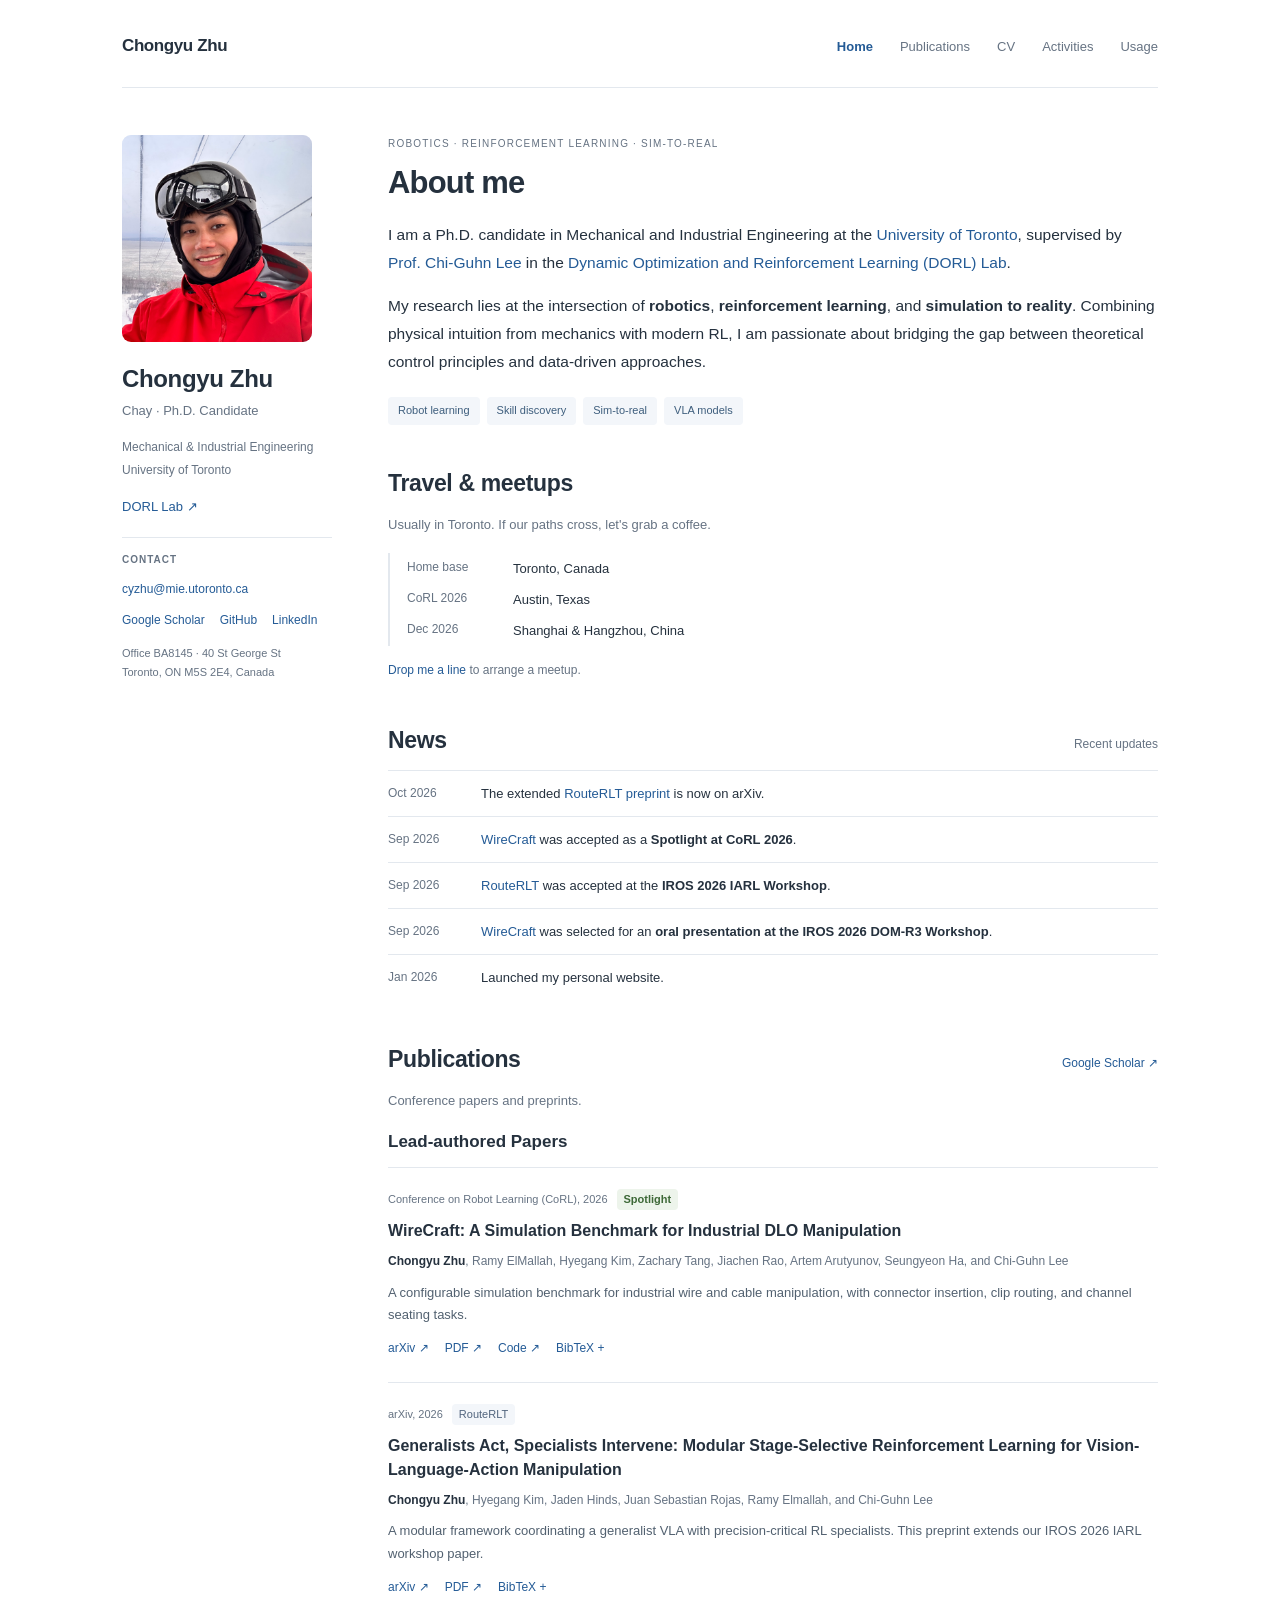
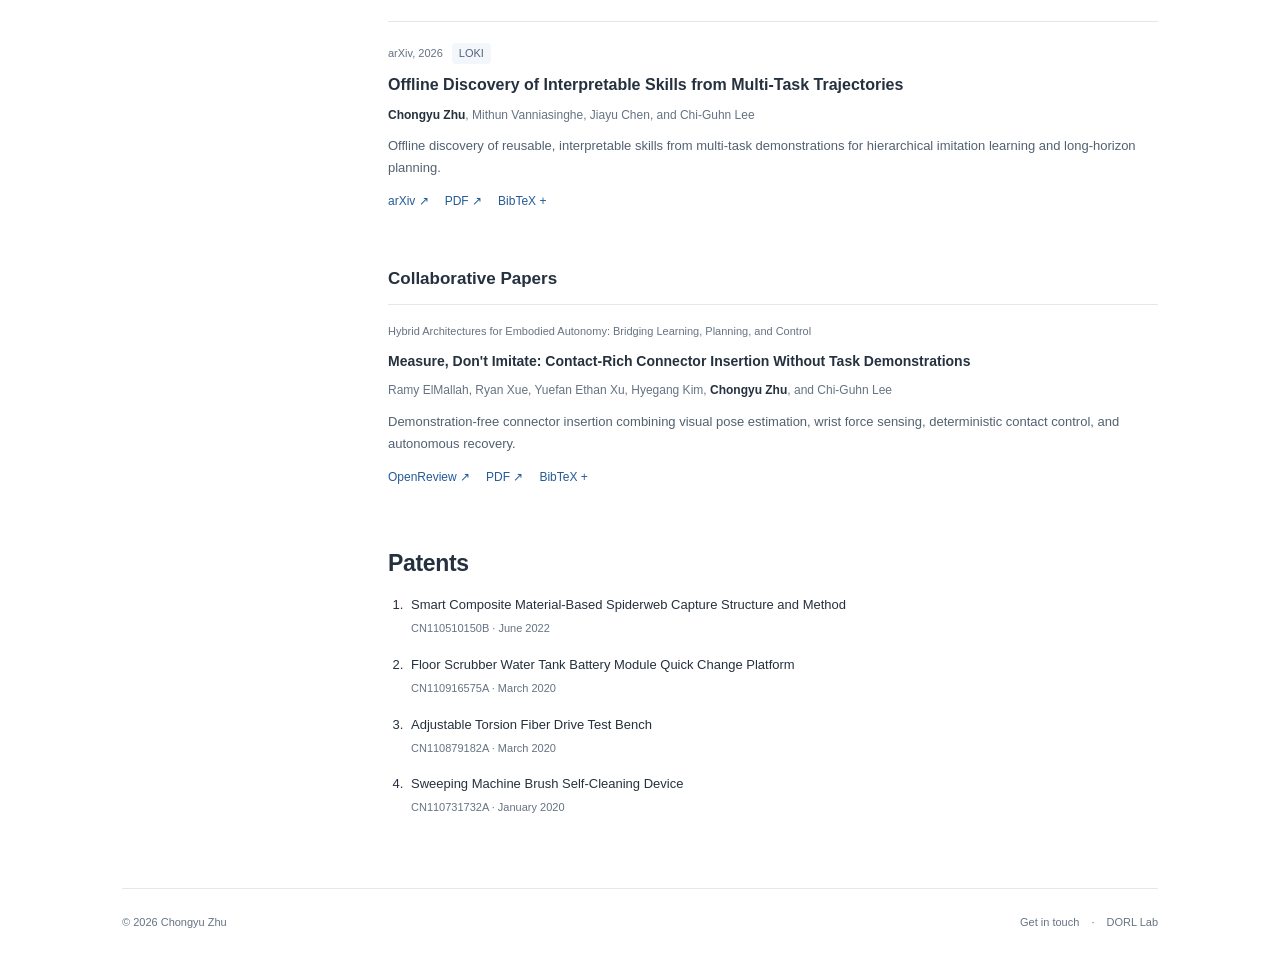
==== index.html @ 28849e4a "Add private usage dashboard entry" ====
<!doctype html>
<html lang="en"><head><meta charset="utf-8"><meta name="viewport" content="width=device-width, initial-scale=1">
<title>Chongyu Zhu | Robotics &amp; Reinforcement Learning</title><meta name="description" content="Chongyu (Chay) Zhu is a Ph.D. candidate at the University of Toronto working on robotics, reinforcement learning, skill discovery, and sim-to-real.">
<link rel="canonical" href="https://chongyuzhu.com/"><meta name="theme-color" content="#ffffff">
<meta property="og:title" content="Chongyu Zhu | Robotics &amp; Reinforcement Learning"><meta property="og:description" content="Chongyu (Chay) Zhu is a Ph.D. candidate at the University of Toronto working on robotics, reinforcement learning, skill discovery, and sim-to-real."><meta property="og:type" content="website"><meta property="og:url" content="https://chongyuzhu.com/"><meta property="og:image" content="https://chongyuzhu.com/portrait-skiing.jpg">
<link rel="icon" href="favicon.svg" type="image/svg+xml"><link rel="stylesheet" href="style.css"><script src="site.js" defer></script>
</head><body><div class="site-wrap"><a class="skip-link" href="#main">Skip to content</a><header class="site-header"><a class="brand" href="./">Chongyu Zhu</a><nav aria-label="Main navigation"><a href="./" aria-current="page">Home</a><a href="./#publications">Publications</a><a href="cv.html">CV</a><a href="activities.html">Activities</a><a href="/usage/">Usage</a></nav></header><div class="home-grid"><aside class="profile" aria-label="Profile">
  <div class="portrait-frame"><img src="portrait-skiing.jpg" width="4032" height="3024" alt="Chongyu Zhu smiling in ski gear" fetchpriority="high"></div>
  <div class="profile-text"><h2>Chongyu Zhu</h2><p class="also">Chay · Ph.D. Candidate</p><p class="affiliation">Mechanical &amp; Industrial Engineering<br>University of Toronto</p>
  <p class="lab"><a href="https://dorl.mie.utoronto.ca/#people">DORL Lab <span aria-hidden="true">↗</span></a></p>
  </div>
  <div id="contact" class="profile-contact" role="region" aria-label="Contact"><h3>Contact</h3><a class="profile-email" href="mailto:cyzhu@mie.utoronto.ca">cyzhu@mie.utoronto.ca</a>
  <div class="profile-links"><a href="https://scholar.google.com/citations?user=zNVa9VYAAAAJ&amp;hl=en">Google Scholar</a><a href="https://github.com/ChongyuZhu">GitHub</a><a href="https://www.linkedin.com/in/chongyuzhu/">LinkedIn</a></div>
  <address>Office BA8145 · 40 St George St<br>Toronto, ON M5S 2E4, Canada</address></div>
</aside><main id="main" class="home-content">
<section id="about" aria-labelledby="about-title"><p class="eyebrow">Robotics · Reinforcement Learning · Sim-to-Real</p><h1 id="about-title">About me</h1>
<p>I am a Ph.D. candidate in Mechanical and Industrial Engineering at the <a href="https://www.utoronto.ca/">University of Toronto</a>, supervised by <a href="https://cglee.mie.utoronto.ca/">Prof. Chi-Guhn Lee</a> in the <a href="https://dorl.mie.utoronto.ca/">Dynamic Optimization and Reinforcement Learning (DORL) Lab</a>.</p>
<p>My research lies at the intersection of <strong>robotics</strong>, <strong>reinforcement learning</strong>, and <strong>simulation to reality</strong>. Combining physical intuition from mechanics with modern RL, I am passionate about bridging the gap between theoretical control principles and data-driven approaches.</p>
<div class="interest-tags" aria-label="Research interests"><span>Robot learning</span><span>Skill discovery</span><span>Sim-to-real</span><span>VLA models</span></div></section>
<section id="travel" aria-labelledby="travel-title"><h2 id="travel-title">Travel &amp; meetups</h2><p class="section-intro">Usually in Toronto. If our paths cross, let's grab a coffee.</p>
<dl class="travel-list"><div><dt>Home base</dt><dd>Toronto, Canada</dd></div><div><dt>CoRL 2026</dt><dd>Austin, Texas</dd></div><div><dt>Dec 2026</dt><dd>Shanghai &amp; Hangzhou, China</dd></div></dl>
<p class="travel-note"><a href="mailto:cyzhu@mie.utoronto.ca">Drop me a line</a> to arrange a meetup.</p></section>
<section id="news" aria-labelledby="news-title"><div class="section-title"><h2 id="news-title">News</h2><span class="section-label">Recent updates</span></div>
<ul class="news-list"><li><time datetime="2026-10">Oct 2026</time><p>The extended <a href="#routerlt">RouteRLT preprint</a> is now on arXiv.</p></li>
<li><time datetime="2026-09">Sep 2026</time><p><a href="#wirecraft">WireCraft</a> was accepted as a <strong>Spotlight at CoRL 2026</strong>.</p></li>
<li><time datetime="2026-09">Sep 2026</time><p><a href="#routerlt">RouteRLT</a> was accepted at the <strong>IROS 2026 IARL Workshop</strong>.</p></li>
<li><time datetime="2026-09">Sep 2026</time><p><a href="#wirecraft">WireCraft</a> was selected for an <strong>oral presentation at the IROS 2026 DOM-R3 Workshop</strong>.</p></li>
<li><time datetime="2026-01">Jan 2026</time><p>Launched my personal website.</p></li></ul></section>
<section id="publications" aria-labelledby="publications-title"><div class="section-title"><h2 id="publications-title">Publications</h2><a class="section-link" href="https://scholar.google.com/citations?user=zNVa9VYAAAAJ&amp;hl=en">Google Scholar <span aria-hidden="true">↗</span></a></div><p class="section-intro">Conference papers and preprints.</p><div class="publication-group" role="group" aria-labelledby="lead-papers-title"><h3 class="publication-group-title" id="lead-papers-title">Lead-authored Papers</h3><article class="publication" id="wirecraft">
      <div class="publication-meta"><span>Conference on Robot Learning (CoRL), 2026</span><span class="pub-badge spotlight">Spotlight</span></div>
      <h4 class="publication-title"><a href="https://arxiv.org/abs/2606.18097">WireCraft: A Simulation Benchmark for Industrial DLO Manipulation</a></h4>
      <p class="authors"><strong>Chongyu Zhu</strong>, Ramy ElMallah, Hyegang Kim, Zachary Tang, Jiachen Rao, Artem Arutyunov, Seungyeon Ha, and Chi-Guhn Lee</p><p class="paper-description">A configurable simulation benchmark for industrial wire and cable manipulation, with connector insertion, clip routing, and channel seating tasks.</p>
      <div class="paper-links"><a href="https://arxiv.org/abs/2606.18097">arXiv <span aria-hidden="true">↗</span></a><a href="https://arxiv.org/pdf/2606.18097">PDF <span aria-hidden="true">↗</span></a><a href="https://github.com/WireManip/WireCraft">Code <span aria-hidden="true">↗</span></a>
      <details class="citation"><summary>BibTeX</summary><pre><code>@misc{zhu2026wirecraft,
  title = {WireCraft: A Simulation Benchmark for Industrial DLO Manipulation},
  author = {Chongyu Zhu and Ramy ElMallah and Hyegang Kim and Zachary Tang and Jiachen Rao and Artem Arutyunov and Seungyeon Ha and Chi-Guhn Lee},
  year = {2026},
  eprint = {2606.18097},
  archivePrefix = {arXiv},
  primaryClass = {cs.RO},
  url = {https://arxiv.org/abs/2606.18097},
  note = {Accepted at CoRL 2026 (Spotlight)}
}</code></pre></details></div>
    </article><article class="publication" id="routerlt">
      <div class="publication-meta"><span>arXiv, 2026</span><span class="pub-badge ">RouteRLT</span></div>
      <h4 class="publication-title"><a href="https://arxiv.org/abs/2609.26467">Generalists Act, Specialists Intervene: Modular Stage-Selective Reinforcement Learning for Vision-Language-Action Manipulation</a></h4>
      <p class="authors"><strong>Chongyu Zhu</strong>, Hyegang Kim, Jaden Hinds, Juan Sebastian Rojas, Ramy Elmallah, and Chi-Guhn Lee</p><p class="paper-description">A modular framework coordinating a generalist VLA with precision-critical RL specialists. This preprint extends our IROS 2026 IARL workshop paper.</p>
      <div class="paper-links"><a href="https://arxiv.org/abs/2609.26467">arXiv <span aria-hidden="true">↗</span></a><a href="https://arxiv.org/pdf/2609.26467">PDF <span aria-hidden="true">↗</span></a>
      <details class="citation"><summary>BibTeX</summary><pre><code>@misc{zhu2026routerlt,
  title = {Generalists Act, Specialists Intervene: Modular Stage-Selective Reinforcement Learning for Vision-Language-Action Manipulation},
  author = {Chongyu Zhu and Hyegang Kim and Jaden Hinds and Juan Sebastian Rojas and Ramy Elmallah and Chi-Guhn Lee},
  year = {2026},
  eprint = {2609.26467},
  archivePrefix = {arXiv},
  primaryClass = {cs.RO},
  url = {https://arxiv.org/abs/2609.26467},
  note = {Extended version of the paper accepted at the IROS 2026 International Workshop on Industrial Applications of Robot Learning (IARL)}
}</code></pre></details></div>
    </article><article class="publication" id="loki">
      <div class="publication-meta"><span>arXiv, 2026</span><span class="pub-badge ">LOKI</span></div>
      <h4 class="publication-title"><a href="https://arxiv.org/abs/2602.01018">Offline Discovery of Interpretable Skills from Multi-Task Trajectories</a></h4>
      <p class="authors"><strong>Chongyu Zhu</strong>, Mithun Vanniasinghe, Jiayu Chen, and Chi-Guhn Lee</p><p class="paper-description">Offline discovery of reusable, interpretable skills from multi-task demonstrations for hierarchical imitation learning and long-horizon planning.</p>
      <div class="paper-links"><a href="https://arxiv.org/abs/2602.01018">arXiv <span aria-hidden="true">↗</span></a><a href="https://arxiv.org/pdf/2602.01018">PDF <span aria-hidden="true">↗</span></a>
      <details class="citation"><summary>BibTeX</summary><pre><code>@misc{zhu2026loki,
  title = {Offline Discovery of Interpretable Skills from Multi-Task Trajectories},
  author = {Chongyu Zhu and Mithun Vanniasinghe and Jiayu Chen and Chi-Guhn Lee},
  year = {2026},
  eprint = {2602.01018},
  archivePrefix = {arXiv},
  primaryClass = {cs.RO},
  url = {https://arxiv.org/abs/2602.01018}
}</code></pre></details></div>
    </article></div><div class="publication-group" role="group" aria-labelledby="collaborative-papers-title"><h3 class="publication-group-title" id="collaborative-papers-title">Collaborative Papers</h3><article class="publication publication--collaborative" id="measure-dont-imitate">
      <div class="publication-meta"><span>Hybrid Architectures for Embodied Autonomy: Bridging Learning, Planning, and Control</span></div>
      <h4 class="publication-title"><a href="https://openreview.net/forum?id=7MxKHOoMVz">Measure, Don&#x27;t Imitate: Contact-Rich Connector Insertion Without Task Demonstrations</a></h4>
      <p class="authors">Ramy ElMallah, Ryan Xue, Yuefan Ethan Xu, Hyegang Kim, <strong>Chongyu Zhu</strong>, and Chi-Guhn Lee</p><p class="paper-description">Demonstration-free connector insertion combining visual pose estimation, wrist force sensing, deterministic contact control, and autonomous recovery.</p>
      <div class="paper-links"><a href="https://openreview.net/forum?id=7MxKHOoMVz">OpenReview <span aria-hidden="true">↗</span></a><a href="https://openreview.net/pdf?id=7MxKHOoMVz">PDF <span aria-hidden="true">↗</span></a>
      <details class="citation"><summary>BibTeX</summary><pre><code>@inproceedings{elmallahMeasureDontImitate,
  title = {Measure, Don&#x27;t Imitate: Contact-Rich Connector Insertion Without Task Demonstrations},
  author = {Ramy ElMallah and Ryan Xue and Yuefan Ethan Xu and Hyegang Kim and Chongyu Zhu and Chi-Guhn Lee},
  booktitle = {Hybrid Architectures for Embodied Autonomy: Bridging Learning, Planning, and Control},
  url = {https://openreview.net/forum?id=7MxKHOoMVz}
}</code></pre></details></div>
    </article></div></section>
<section id="patents" aria-labelledby="patents-title"><h2 id="patents-title">Patents</h2><ol class="patent-list"><li><a href="https://patents.google.com/patent/CN110510150B/en">Smart Composite Material-Based Spiderweb Capture Structure and Method</a><span class="patent-meta">CN110510150B · June 2022</span></li><li><a href="https://patents.google.com/patent/CN110916575A/en">Floor Scrubber Water Tank Battery Module Quick Change Platform</a><span class="patent-meta">CN110916575A · March 2020</span></li><li><a href="https://patents.google.com/patent/CN110879182A/en">Adjustable Torsion Fiber Drive Test Bench</a><span class="patent-meta">CN110879182A · March 2020</span></li><li><a href="https://patents.google.com/patent/CN110731732A/en">Sweeping Machine Brush Self-Cleaning Device</a><span class="patent-meta">CN110731732A · January 2020</span></li></ol></section>
</main></div><footer class="site-footer"><span>© 2026 Chongyu Zhu</span><span><a href="./#contact">Get in touch</a><span class="footer-dot" aria-hidden="true">·</span><a href="https://dorl.mie.utoronto.ca/">DORL Lab</a></span></footer></div></body></html>
---- style.css ----
:root{--ink:#25313e;--muted:#667383;--link:#245b96;--line:#e3e8ee;--soft:#f3f6fa;--paper:#fff;font-family:-apple-system,BlinkMacSystemFont,"Segoe UI",Arial,sans-serif;color:var(--ink);background:var(--paper);font-synthesis:none;text-rendering:optimizeLegibility}*{box-sizing:border-box}html{scroll-behavior:smooth;scroll-padding-top:32px}body{margin:0;font-size:15.5px;line-height:1.78}a{color:var(--link);text-decoration:none;text-underline-offset:3px}a:hover{text-decoration:underline}a:focus-visible,button:focus-visible,summary:focus-visible{outline:3px solid #7ba7d8;outline-offset:4px;border-radius:3px}img{max-width:100%;display:block}h1,h2,h3,h4,p,figure,dl{margin:0}p+p{margin-top:16px}h1{font-size:31px;font-weight:620;line-height:1.3;letter-spacing:-.8px}h2{font-size:23px;font-weight:600;line-height:1.4;letter-spacing:-.35px}h3,h4{font-size:16px;font-weight:600;line-height:1.5}strong{font-weight:600}button,summary{font:inherit}button,summary{cursor:pointer}.site-wrap{max-width:1120px;margin:auto;padding:0 42px}.site-header{display:flex;justify-content:space-between;align-items:center;gap:24px;padding:29px 0 23px;border-bottom:1px solid var(--line)}.brand{font-size:17px;font-weight:650;letter-spacing:-.4px;color:var(--ink)}.site-header nav{display:flex;align-items:center;gap:27px;font-size:13px}.site-header nav a{color:var(--muted);padding:6px 0}.site-header nav a[aria-current=page]{color:var(--link);font-weight:600}.skip-link{position:absolute;left:16px;top:-60px;padding:10px;background:#fff;z-index:10}.skip-link:focus{top:10px}.home-grid{display:grid;grid-template-columns:210px minmax(0,1fr);gap:56px;padding-top:47px}.profile{align-self:start}.portrait-frame{width:190px;height:207px;border-radius:9px;overflow:hidden;background:var(--soft)}.portrait-frame img{width:100%;height:100%;object-fit:cover;object-position:83% 42%;transform:scale(1.25);transform-origin:69% 36%}.profile h2{font-size:24px;margin-top:20px}.profile .also{font-size:13px;color:var(--muted);margin-top:3px}.affiliation{font-size:12px;line-height:1.9;color:var(--muted);margin-top:14px}.lab{font-size:13px;margin-top:14px}.profile-links{display:flex;flex-wrap:wrap;gap:4px 15px;font-size:12px;margin-top:9px}.eyebrow{text-transform:uppercase;letter-spacing:1.2px;font-size:10px;color:var(--muted);margin-bottom:10px}.home-content section{margin-bottom:42px}.home-content section>h2{margin-bottom:14px}.home-content h1{margin-bottom:18px}.interest-tags{display:flex;flex-wrap:wrap;gap:7px;margin-top:22px}.interest-tags span{font-size:11px;background:var(--soft);color:#3e5e7d;padding:4px 10px;border-radius:4px}.section-title{display:flex;gap:12px;align-items:baseline;justify-content:space-between;margin-bottom:14px}.section-label,.section-link{font-size:12px;color:var(--muted)}.section-link{color:var(--link);white-space:nowrap}.section-intro{font-size:13px;color:var(--muted);margin-top:0;margin-bottom:17px}.news-list{list-style:none;padding:0;margin:0}.news-list li{display:grid;grid-template-columns:80px minmax(0,1fr);gap:13px;border-top:1px solid var(--line);padding:11px 0;font-size:13px}.news-list time{color:var(--muted);font-size:12px;padding-top:1px}.publication{padding:21px 0 23px;border-top:1px solid var(--line)}.publication-meta{display:flex;gap:9px;align-items:center;flex-wrap:wrap;font-size:11px;color:var(--muted);margin-bottom:9px}.pub-badge{padding:1px 7px;line-height:1.7;background:var(--soft);color:#51647d;border-radius:4px}.pub-badge.spotlight{background:#edf4eb;color:#3d6837;font-weight:600}.publication .publication-title{font-size:16px;line-height:1.5}.publication .publication-title a{color:var(--ink)}.publication .publication-title a:hover{color:var(--link)}.authors{font-size:12px;color:var(--muted);margin-top:8px;line-height:1.8}.authors strong{color:var(--ink)}.paper-description{font-size:13px;margin-top:9px;color:#526170;line-height:1.7}.paper-links{display:flex;gap:16px;flex-wrap:wrap;align-items:flex-start;margin-top:12px;font-size:12px}.citation{display:contents}.citation summary{color:var(--link);list-style:none}.citation summary::-webkit-details-marker{display:none}.citation summary::after{content:" +"}.citation[open] summary::after{content:" −"}.citation pre{width:100%;flex-basis:100%;margin:0;background:var(--soft);padding:15px;border-radius:5px;white-space:pre-wrap;overflow-wrap:anywhere;font-size:11px;line-height:1.7}.patent-list{padding-left:19px;font-size:13px}.patent-list li{padding-left:4px;margin-bottom:14px}.patent-list a{color:var(--ink)}.patent-list a:hover{color:var(--link)}.patent-meta{display:block;font-size:11px;color:var(--muted);margin-top:3px}.site-footer{display:flex;justify-content:space-between;gap:14px;padding:24px 0 29px;border-top:1px solid var(--line);font-size:11px;color:var(--muted);margin-top:28px}.footer-dot{padding:0 12px}.site-footer a{color:var(--muted)}.cv-page{max-width:900px;margin:45px auto 0}.cv-heading{display:flex;justify-content:space-between;gap:25px;align-items:flex-start;border-bottom:1px solid var(--line);padding-bottom:26px}.cv-heading h1{font-size:35px;margin-bottom:12px}.cv-heading p{font-size:13px;color:var(--muted)}.cv-heading .eyebrow{font-size:10px}.cv-contact{margin-top:12px!important}.print-button{color:var(--link);background:var(--soft);border:1px solid var(--line);border-radius:5px;font-size:12px;padding:9px 12px;white-space:nowrap}.cv-page section{margin-top:31px}.cv-page section>h2{font-size:18px;padding-bottom:9px;border-bottom:1px solid var(--line);margin-bottom:17px}.cv-item{margin:19px 0}.cv-item-heading{display:flex;gap:17px;justify-content:space-between;align-items:baseline}.cv-item-heading h3{font-size:14px}.cv-item-heading time{font-size:11px;color:var(--muted);white-space:nowrap}.cv-item p,.cv-item ul{font-size:13px;margin-top:5px}.muted{color:var(--muted)}.cv-item ul{padding-left:20px}.cv-publication{margin-bottom:18px}.cv-publication .publication-title{font-size:13px}.cv-publication .publication-title a{color:var(--ink)}.cv-publication p{font-size:12px;margin-top:3px;line-height:1.7}.cv-rows{font-size:13px}.cv-rows>div{display:grid;grid-template-columns:130px 1fr;gap:20px;padding:6px 0}.cv-rows dt{font-size:12px;color:var(--muted)}.cv-rows dd{margin:0}.courses>div{grid-template-columns:80px 1fr}.activities-page{max-width:900px;margin:45px auto 0}.activities-page h1{font-size:33px}.activities-intro{font-size:14px;color:var(--muted);margin-top:11px}.activity-photo{margin:0;max-width:390px}.activity-photo img{border-radius:9px;width:100%;height:auto}.activity-photo figcaption{font-size:12px;color:var(--muted);margin-top:10px}.back-home{font-size:13px;margin-top:25px}.not-found{max-width:650px;margin:90px auto;padding:24px}.not-found p{margin:20px 0}
.profile-contact{margin-top:18px;padding-top:14px;border-top:1px solid var(--line)}
.profile-contact h3{font-size:10px;text-transform:uppercase;letter-spacing:1px;color:var(--muted);margin-bottom:7px}
.profile-email{font-size:12px;overflow-wrap:anywhere}
.profile-contact address{font-size:11px;line-height:1.8;font-style:normal;color:var(--muted);margin-top:12px}
.travel-list{border-left:2px solid var(--line);padding-left:17px;font-size:13px}
.travel-list>div{display:grid;grid-template-columns:93px minmax(0,1fr);gap:13px;padding:4px 0}
.travel-list dt{font-size:12px;color:var(--muted)}
.travel-list dd{margin:0}
.travel-note{font-size:12px;margin-top:14px;color:var(--muted)}
.activities-grid{display:grid;grid-template-columns:minmax(0,1fr) minmax(0,1fr);gap:48px;margin-top:30px;align-items:start}
.activity-list>div+div{margin-top:20px}
.activity-list dt{font-weight:600;font-size:15px}
.activity-list dd{margin:4px 0 0;font-size:14px;color:#526170}
.ski-lessons{border-top:1px solid var(--line);margin-top:25px;padding-top:20px;font-size:13px}
.ski-lessons a{display:inline-block;margin-top:6px;font-weight:600}
.activity-invite{font-size:13px;margin-top:22px}
@media(min-width:641px){.profile{position:sticky;top:24px}}@media(max-width:850px){.site-wrap{padding:0 28px}.home-grid{grid-template-columns:180px minmax(0,1fr);gap:32px}.portrait-frame{width:165px;height:182px}.profile h2{font-size:22px}.site-header nav{gap:20px}.cv-item-heading{display:block}.cv-item-heading time{display:block;margin-top:3px}}@media(max-width:640px){body{font-size:15px}.site-wrap{padding:0 23px}.site-header{padding:21px 0 18px;gap:12px;flex-wrap:wrap}.brand{font-size:16px}.site-header nav{gap:19px;font-size:12px;width:100%}.site-header nav a{min-height:32px}.home-grid{display:block;padding-top:27px}.profile{display:grid;grid-template-columns:116px minmax(0,1fr);gap:19px;align-items:start;padding-bottom:27px;border-bottom:1px solid var(--line);margin-bottom:28px}.portrait-frame{width:116px;height:144px}.profile h2{font-size:22px;margin:0}.profile .also{font-size:11px}.affiliation{font-size:11px;line-height:1.7;margin-top:7px}.lab{font-size:11px;margin-top:5px}.profile-links{font-size:11px;gap:5px 10px;border:0;margin-top:9px;padding:0}.home-content h1{font-size:28px}.eyebrow{font-size:9px;letter-spacing:.8px}.home-content section{margin-bottom:34px}.home-content h2{font-size:21px}.news-list li{grid-template-columns:66px 1fr;gap:9px}.news-list time{font-size:11px}.section-label{display:none}.section-title{align-items:center}.section-link{font-size:11px}.publication .publication-title{font-size:15px}.site-footer{font-size:10px;margin-top:12px;flex-wrap:wrap}.cv-page,.activities-page{margin-top:29px}.cv-heading{flex-direction:column;gap:18px}.cv-heading h1{font-size:30px}.cv-rows>div{grid-template-columns:100px 1fr;gap:14px;font-size:12px}.cv-rows dt{font-size:11px}.courses>div{grid-template-columns:70px 1fr}.activities-page h1{font-size:29px}}@media(max-width:640px){.profile-contact{grid-column:1/-1;margin-top:0;padding-top:14px}.profile-contact address{margin-top:10px}.activities-grid{grid-template-columns:1fr;gap:26px}.activity-photo{max-width:480px}.travel-list>div{grid-template-columns:80px minmax(0,1fr);gap:10px}}@media(prefers-reduced-motion:reduce){html{scroll-behavior:auto}}@media print{@page{size:A4;margin:17mm}body{font-size:10pt;color:#000;line-height:1.5}.site-wrap{max-width:none;padding:0}.site-header,.site-footer,.print-button,.skip-link{display:none}.cv-page{max-width:none;margin:0}.cv-heading{padding-bottom:12px}.cv-heading h1{font-size:25pt}.cv-page section{margin-top:16px}.cv-page section>h2{font-size:13pt;break-after:avoid}.cv-item,.cv-publication,.cv-rows>div,.patent-list li{break-inside:avoid}.cv-item p,.cv-item ul,.cv-rows,.patent-list{font-size:9pt}.cv-item-heading{display:flex}.cv-item-heading h3{font-size:10pt}.cv-item-heading time{font-size:8pt}a{color:#000;text-decoration:none}.cv-item{margin:12px 0}.cv-publication{margin-bottom:12px}.cv-publication .publication-title{font-size:9pt}.cv-publication p{font-size:8pt}.cv-rows>div{padding:3px 0}}

.publication-group+.publication-group{margin-top:30px}.publication-group-title{font-size:17px;font-weight:600;line-height:1.5;margin-bottom:13px}.publication-group-note{font-size:12px;color:var(--muted);margin:-7px 0 15px}.publication--collaborative{padding:17px 0}.publication--collaborative .publication-title{font-size:14px}.cv-page .publication-group-title{font-size:14px;margin:0 0 13px}.cv-page .publication-group+.publication-group{margin-top:22px}@media print{.publication-group-title{break-after:avoid}.cv-page .publication-group-title{font-size:10pt}}
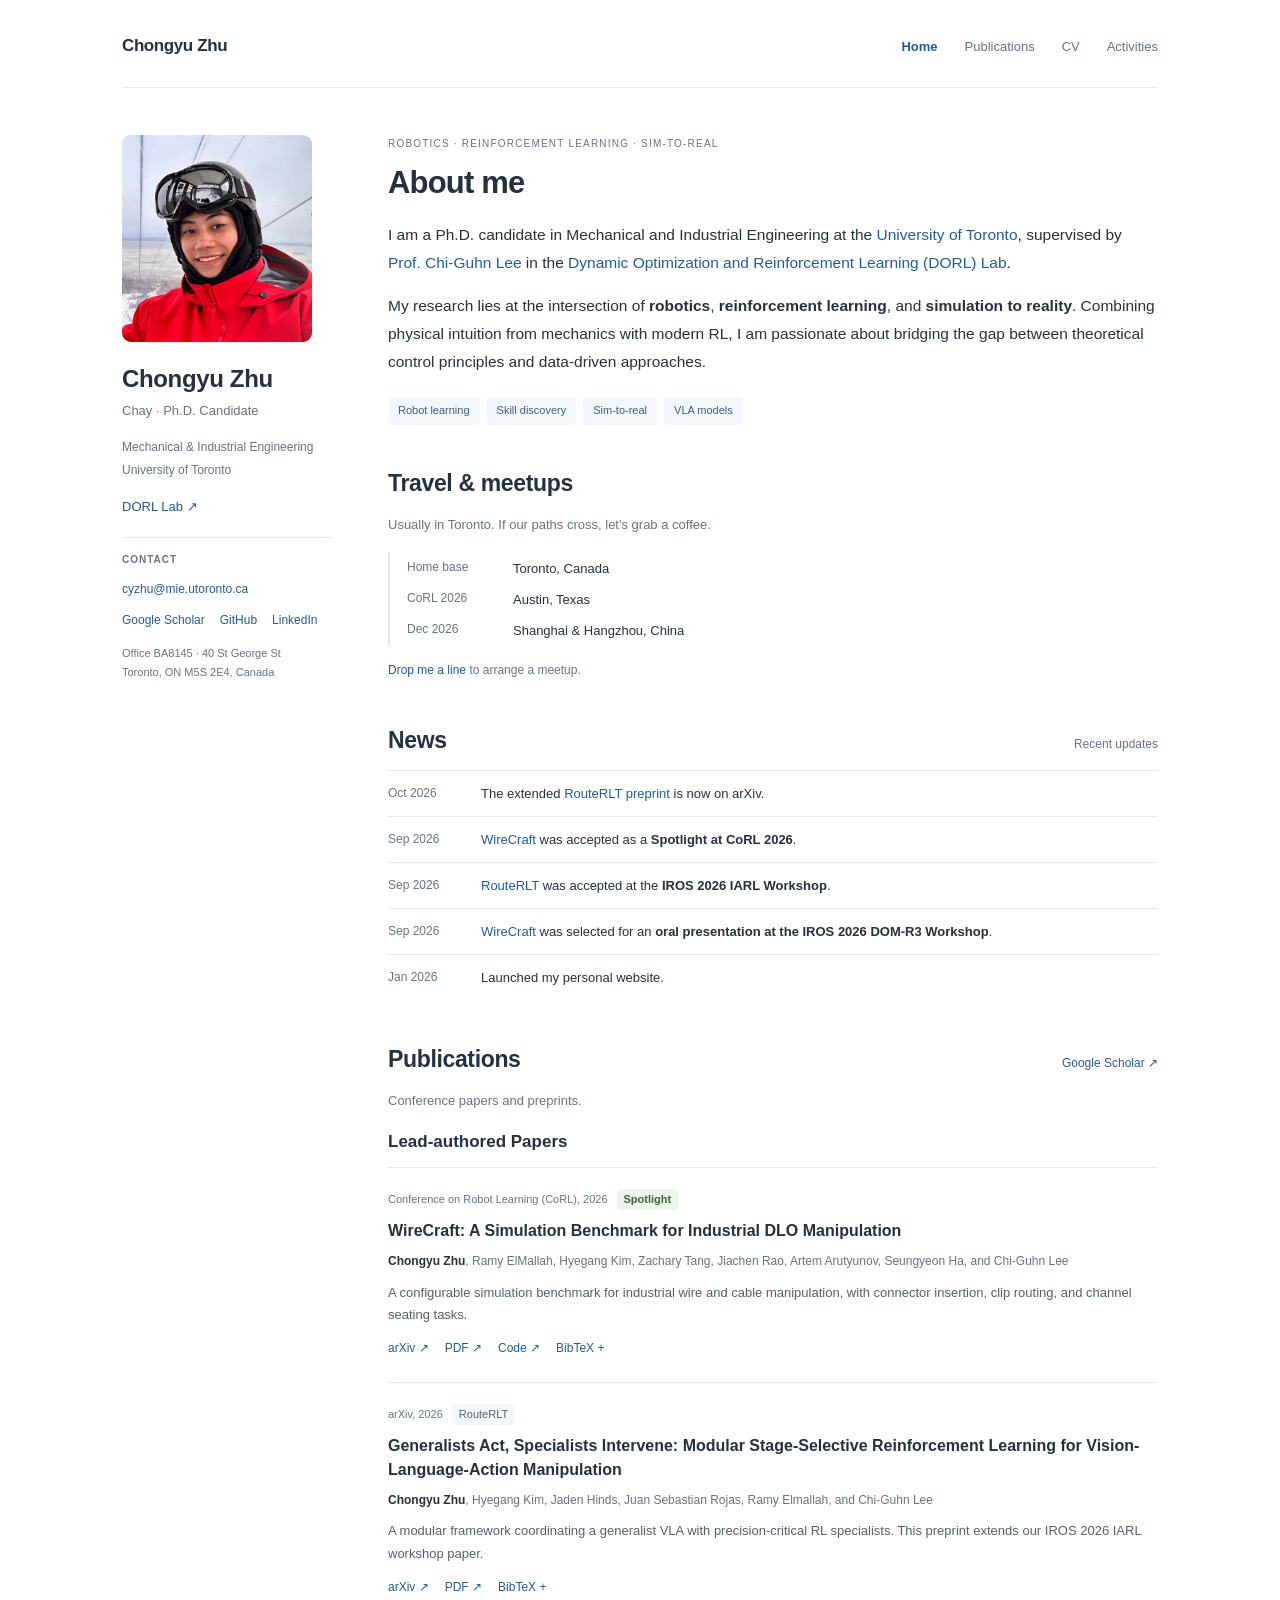
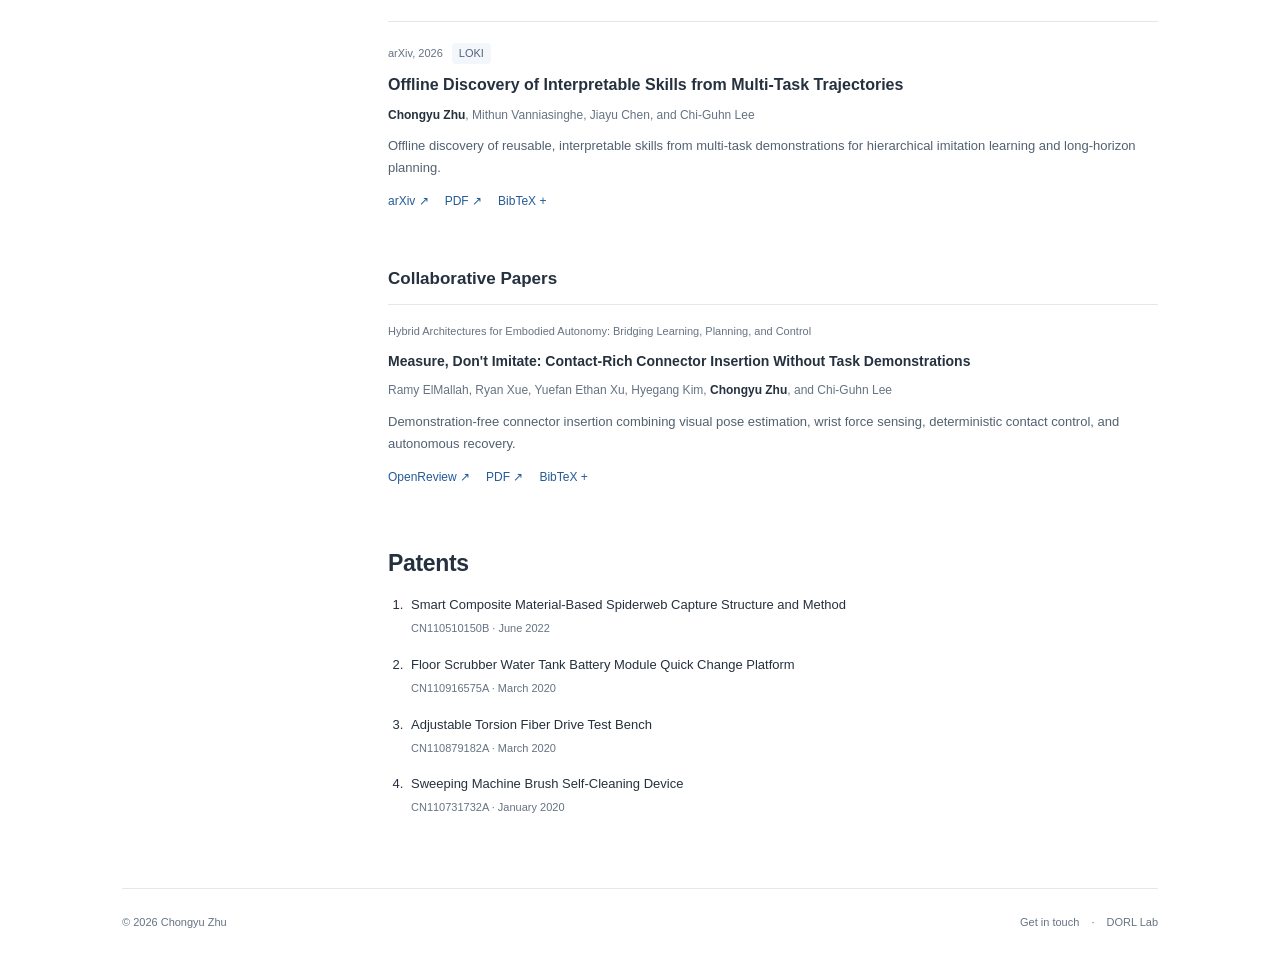
==== commit 8deb3b27: "Retire public Usage entry after private Cloudflare migration" ====
--- a/index.html
+++ b/index.html
@@ -4,7 +4,7 @@
 <link rel="canonical" href="https://chongyuzhu.com/"><meta name="theme-color" content="#ffffff">
 <meta property="og:title" content="Chongyu Zhu | Robotics &amp; Reinforcement Learning"><meta property="og:description" content="Chongyu (Chay) Zhu is a Ph.D. candidate at the University of Toronto working on robotics, reinforcement learning, skill discovery, and sim-to-real."><meta property="og:type" content="website"><meta property="og:url" content="https://chongyuzhu.com/"><meta property="og:image" content="https://chongyuzhu.com/portrait-skiing.jpg">
 <link rel="icon" href="favicon.svg" type="image/svg+xml"><link rel="stylesheet" href="style.css"><script src="site.js" defer></script>
-</head><body><div class="site-wrap"><a class="skip-link" href="#main">Skip to content</a><header class="site-header"><a class="brand" href="./">Chongyu Zhu</a><nav aria-label="Main navigation"><a href="./" aria-current="page">Home</a><a href="./#publications">Publications</a><a href="cv.html">CV</a><a href="activities.html">Activities</a><a href="/usage/">Usage</a></nav></header><div class="home-grid"><aside class="profile" aria-label="Profile">
+</head><body><div class="site-wrap"><a class="skip-link" href="#main">Skip to content</a><header class="site-header"><a class="brand" href="./">Chongyu Zhu</a><nav aria-label="Main navigation"><a href="./" aria-current="page">Home</a><a href="./#publications">Publications</a><a href="cv.html">CV</a><a href="activities.html">Activities</a></nav></header><div class="home-grid"><aside class="profile" aria-label="Profile">
   <div class="portrait-frame"><img src="portrait-skiing.jpg" width="4032" height="3024" alt="Chongyu Zhu smiling in ski gear" fetchpriority="high"></div>
   <div class="profile-text"><h2>Chongyu Zhu</h2><p class="also">Chay · Ph.D. Candidate</p><p class="affiliation">Mechanical &amp; Industrial Engineering<br>University of Toronto</p>
   <p class="lab"><a href="https://dorl.mie.utoronto.ca/#people">DORL Lab <span aria-hidden="true">↗</span></a></p>
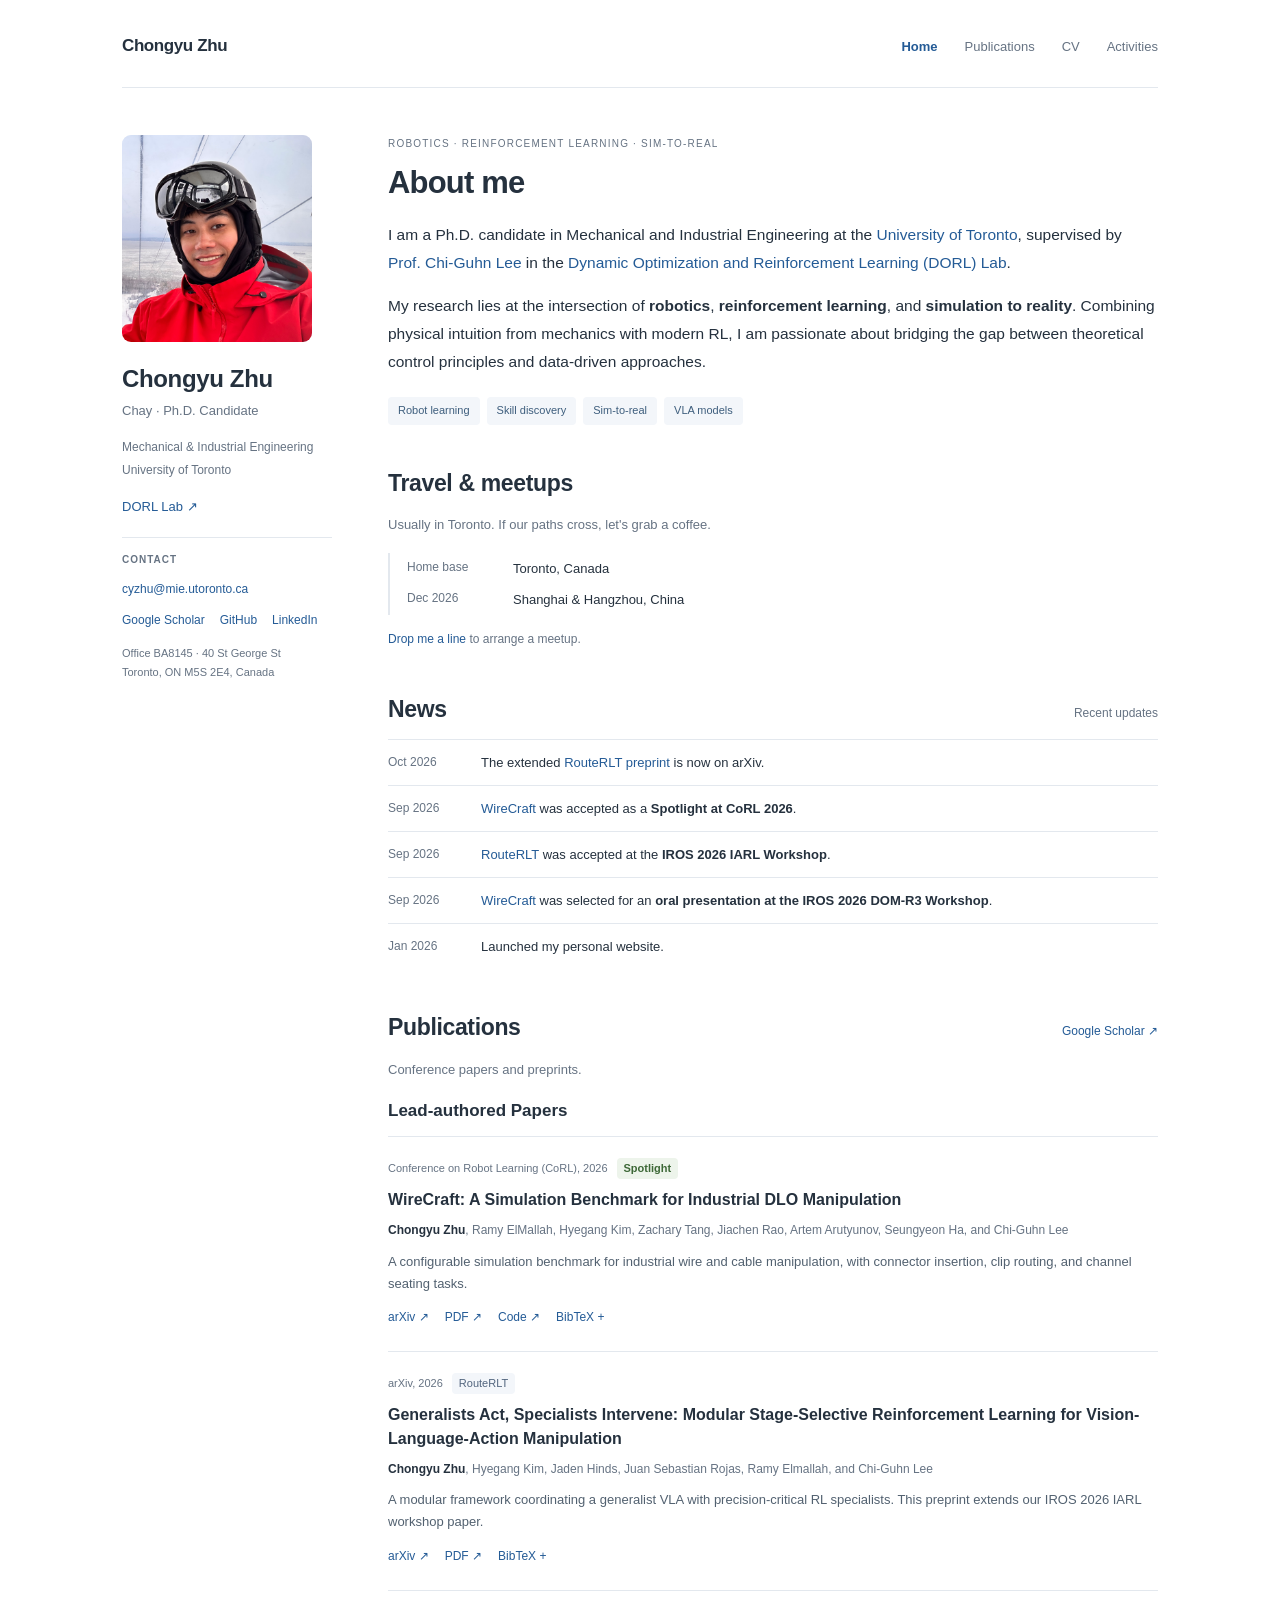
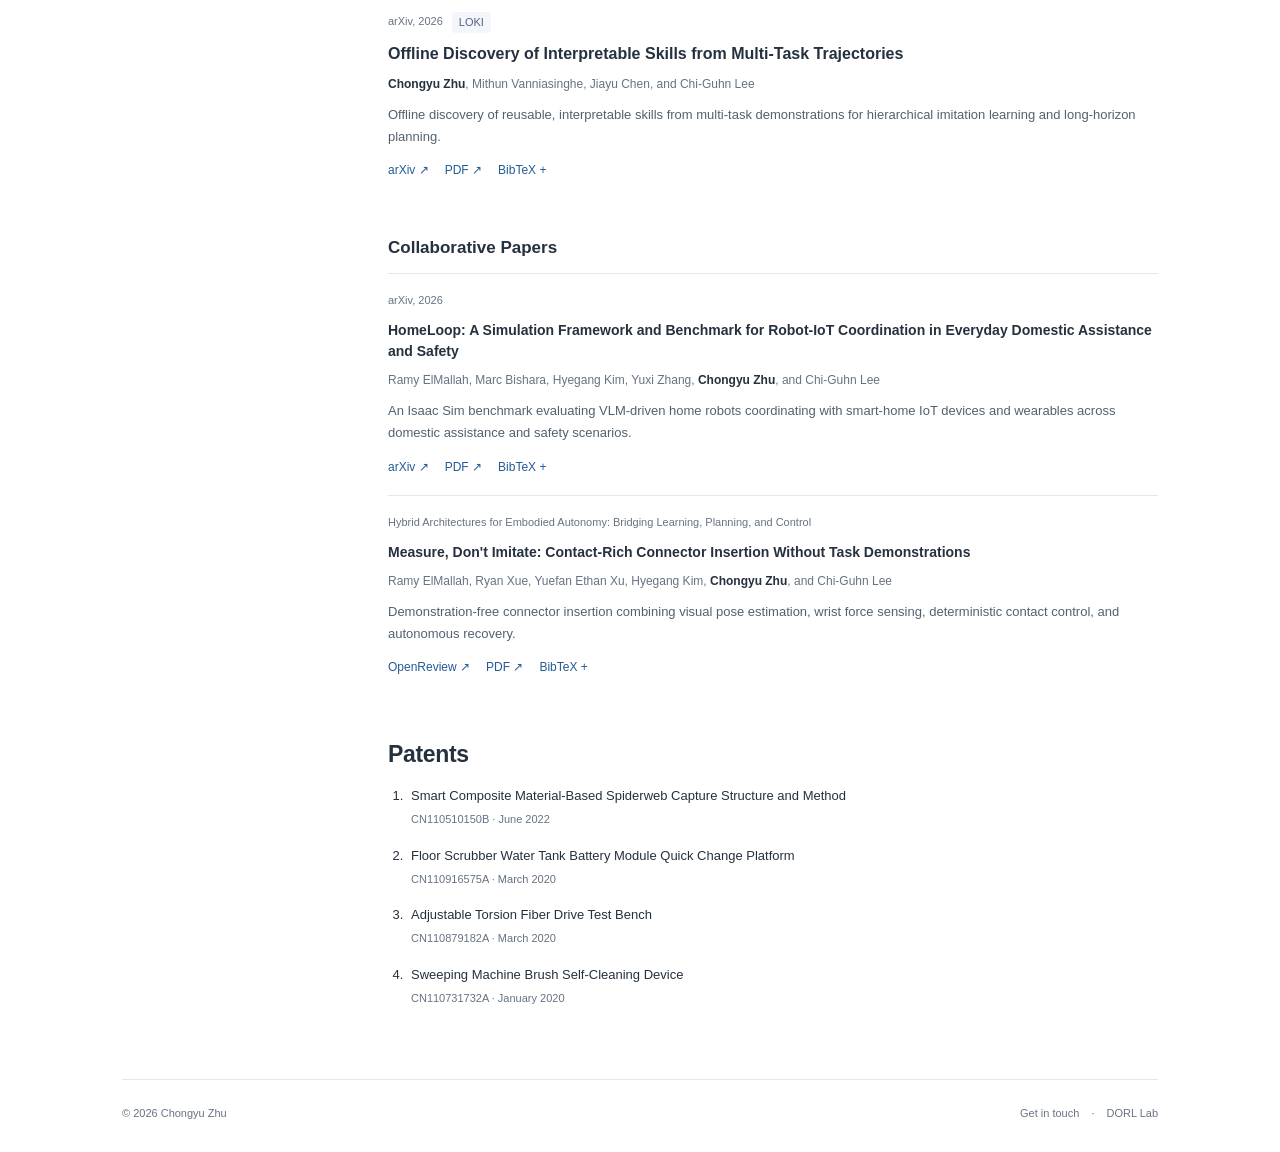
==== commit da6166ea: "Add HomeLoop collaborative paper and remove completed CoRL trip" ====
--- a/index.html
+++ b/index.html
@@ -18,7 +18,7 @@
 <p>My research lies at the intersection of <strong>robotics</strong>, <strong>reinforcement learning</strong>, and <strong>simulation to reality</strong>. Combining physical intuition from mechanics with modern RL, I am passionate about bridging the gap between theoretical control principles and data-driven approaches.</p>
 <div class="interest-tags" aria-label="Research interests"><span>Robot learning</span><span>Skill discovery</span><span>Sim-to-real</span><span>VLA models</span></div></section>
 <section id="travel" aria-labelledby="travel-title"><h2 id="travel-title">Travel &amp; meetups</h2><p class="section-intro">Usually in Toronto. If our paths cross, let's grab a coffee.</p>
-<dl class="travel-list"><div><dt>Home base</dt><dd>Toronto, Canada</dd></div><div><dt>CoRL 2026</dt><dd>Austin, Texas</dd></div><div><dt>Dec 2026</dt><dd>Shanghai &amp; Hangzhou, China</dd></div></dl>
+<dl class="travel-list"><div><dt>Home base</dt><dd>Toronto, Canada</dd></div><div><dt>Dec 2026</dt><dd>Shanghai &amp; Hangzhou, China</dd></div></dl>
 <p class="travel-note"><a href="mailto:cyzhu@mie.utoronto.ca">Drop me a line</a> to arrange a meetup.</p></section>
 <section id="news" aria-labelledby="news-title"><div class="section-title"><h2 id="news-title">News</h2><span class="section-label">Recent updates</span></div>
 <ul class="news-list"><li><time datetime="2026-10">Oct 2026</time><p>The extended <a href="#routerlt">RouteRLT preprint</a> is now on arXiv.</p></li>
@@ -70,7 +70,21 @@
   primaryClass = {cs.RO},
   url = {https://arxiv.org/abs/2602.01018}
 }</code></pre></details></div>
-    </article></div><div class="publication-group" role="group" aria-labelledby="collaborative-papers-title"><h3 class="publication-group-title" id="collaborative-papers-title">Collaborative Papers</h3><article class="publication publication--collaborative" id="measure-dont-imitate">
+    </article></div><div class="publication-group" role="group" aria-labelledby="collaborative-papers-title"><h3 class="publication-group-title" id="collaborative-papers-title">Collaborative Papers</h3><article class="publication publication--collaborative" id="homeloop">
+      <div class="publication-meta"><span>arXiv, 2026</span></div>
+      <h4 class="publication-title"><a href="https://arxiv.org/abs/2611.08914">HomeLoop: A Simulation Framework and Benchmark for Robot-IoT Coordination in Everyday Domestic Assistance and Safety</a></h4>
+      <p class="authors">Ramy ElMallah, Marc Bishara, Hyegang Kim, Yuxi Zhang, <strong>Chongyu Zhu</strong>, and Chi-Guhn Lee</p><p class="paper-description">An Isaac Sim benchmark evaluating VLM-driven home robots coordinating with smart-home IoT devices and wearables across domestic assistance and safety scenarios.</p>
+      <div class="paper-links"><a href="https://arxiv.org/abs/2611.08914">arXiv <span aria-hidden="true">↗</span></a><a href="https://arxiv.org/pdf/2611.08914">PDF <span aria-hidden="true">↗</span></a>
+      <details class="citation"><summary>BibTeX</summary><pre><code>@misc{elmallah2026homeloop,
+  title = {HomeLoop: A Simulation Framework and Benchmark for Robot-IoT Coordination in Everyday Domestic Assistance and Safety},
+  author = {Ramy ElMallah and Marc Bishara and Hyegang Kim and Yuxi Zhang and Chongyu Zhu and Chi-Guhn Lee},
+  year = {2026},
+  eprint = {2611.08914},
+  archivePrefix = {arXiv},
+  primaryClass = {cs.RO},
+  url = {https://arxiv.org/abs/2611.08914}
+}</code></pre></details></div>
+    </article><article class="publication publication--collaborative" id="measure-dont-imitate">
       <div class="publication-meta"><span>Hybrid Architectures for Embodied Autonomy: Bridging Learning, Planning, and Control</span></div>
       <h4 class="publication-title"><a href="https://openreview.net/forum?id=7MxKHOoMVz">Measure, Don&#x27;t Imitate: Contact-Rich Connector Insertion Without Task Demonstrations</a></h4>
       <p class="authors">Ramy ElMallah, Ryan Xue, Yuefan Ethan Xu, Hyegang Kim, <strong>Chongyu Zhu</strong>, and Chi-Guhn Lee</p><p class="paper-description">Demonstration-free connector insertion combining visual pose estimation, wrist force sensing, deterministic contact control, and autonomous recovery.</p>
@@ -83,4 +97,4 @@
 }</code></pre></details></div>
     </article></div></section>
 <section id="patents" aria-labelledby="patents-title"><h2 id="patents-title">Patents</h2><ol class="patent-list"><li><a href="https://patents.google.com/patent/CN110510150B/en">Smart Composite Material-Based Spiderweb Capture Structure and Method</a><span class="patent-meta">CN110510150B · June 2022</span></li><li><a href="https://patents.google.com/patent/CN110916575A/en">Floor Scrubber Water Tank Battery Module Quick Change Platform</a><span class="patent-meta">CN110916575A · March 2020</span></li><li><a href="https://patents.google.com/patent/CN110879182A/en">Adjustable Torsion Fiber Drive Test Bench</a><span class="patent-meta">CN110879182A · March 2020</span></li><li><a href="https://patents.google.com/patent/CN110731732A/en">Sweeping Machine Brush Self-Cleaning Device</a><span class="patent-meta">CN110731732A · January 2020</span></li></ol></section>
-</main></div><footer class="site-footer"><span>© 2026 Chongyu Zhu</span><span><a href="./#contact">Get in touch</a><span class="footer-dot" aria-hidden="true">·</span><a href="https://dorl.mie.utoronto.ca/">DORL Lab</a></span></footer></div></body></html>
+</main></div><footer class="site-footer"><span>© 2026 Chongyu Zhu</span><span><a href="./#contact">Get in touch</a><span class="footer-dot" aria-hidden="true">·</span><a href="https://dorl.mie.utoronto.ca/">DORL Lab</a></span></footer></div></body></html>
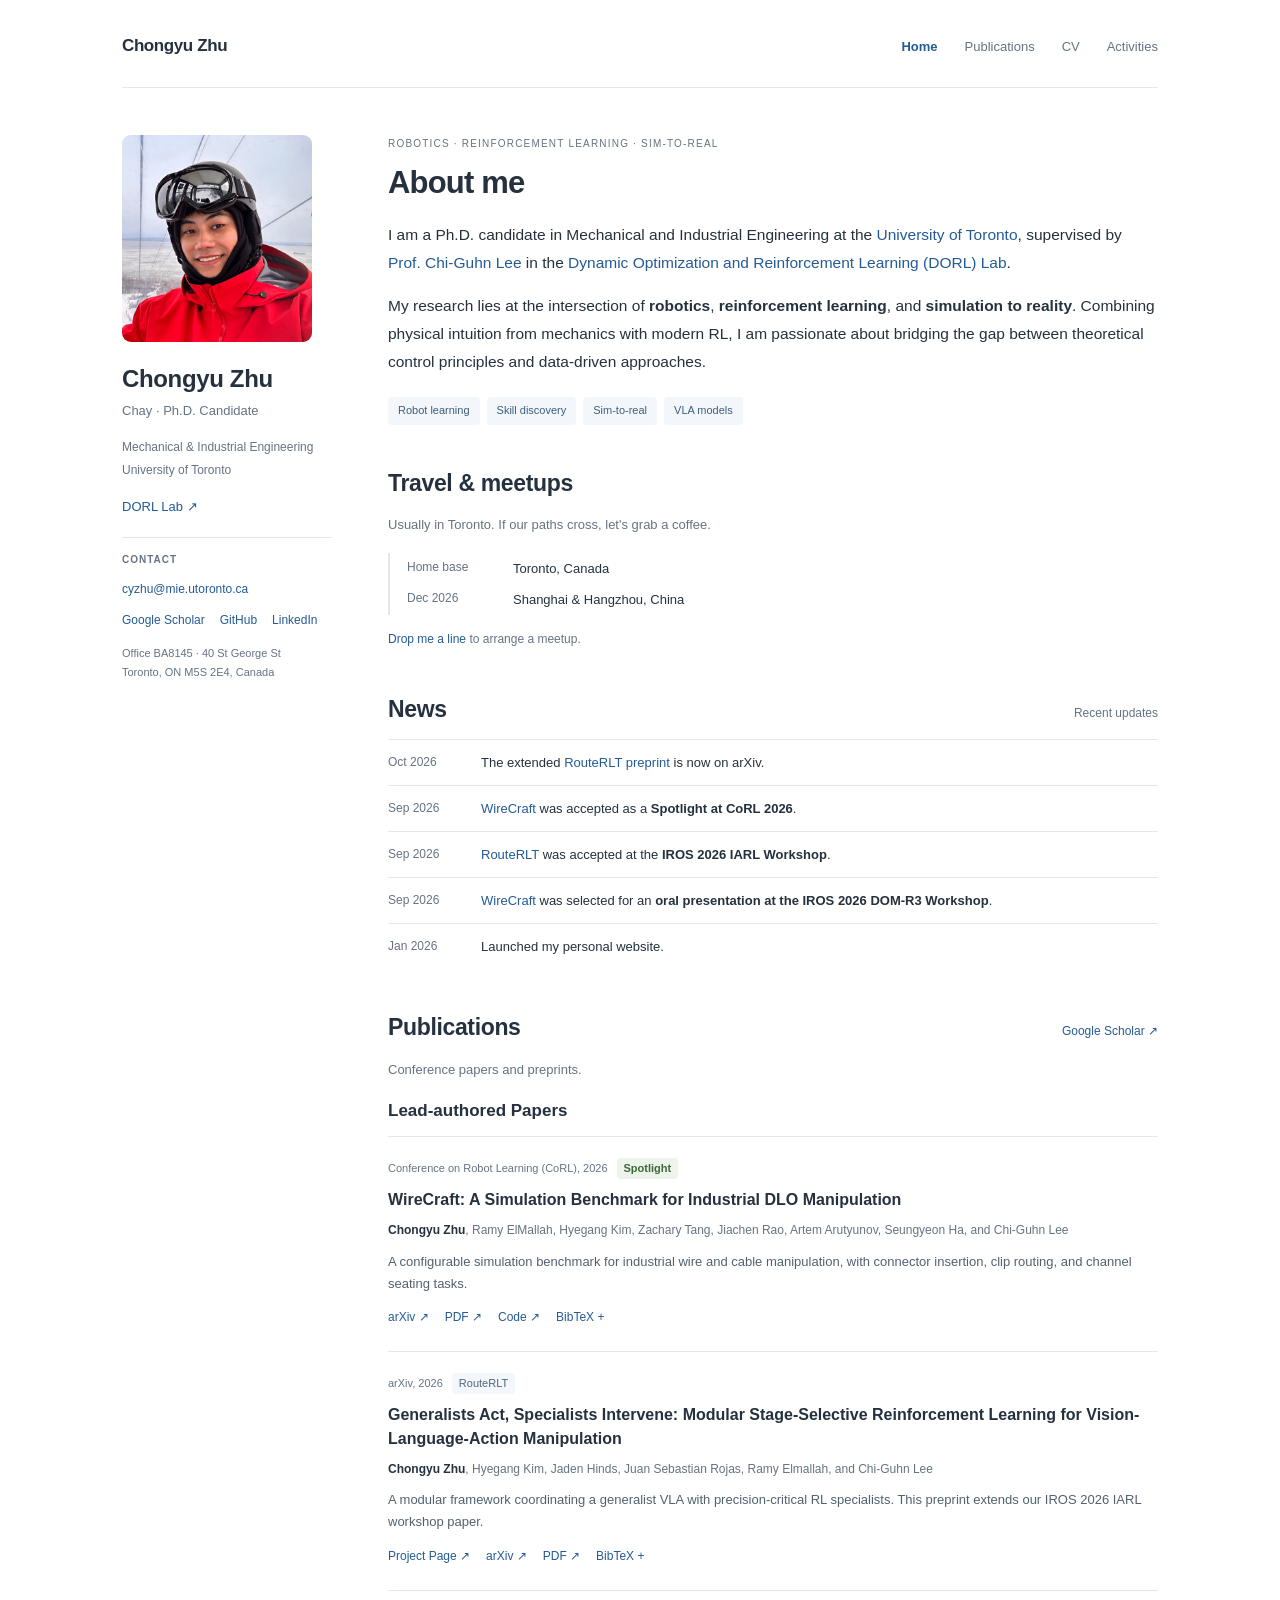
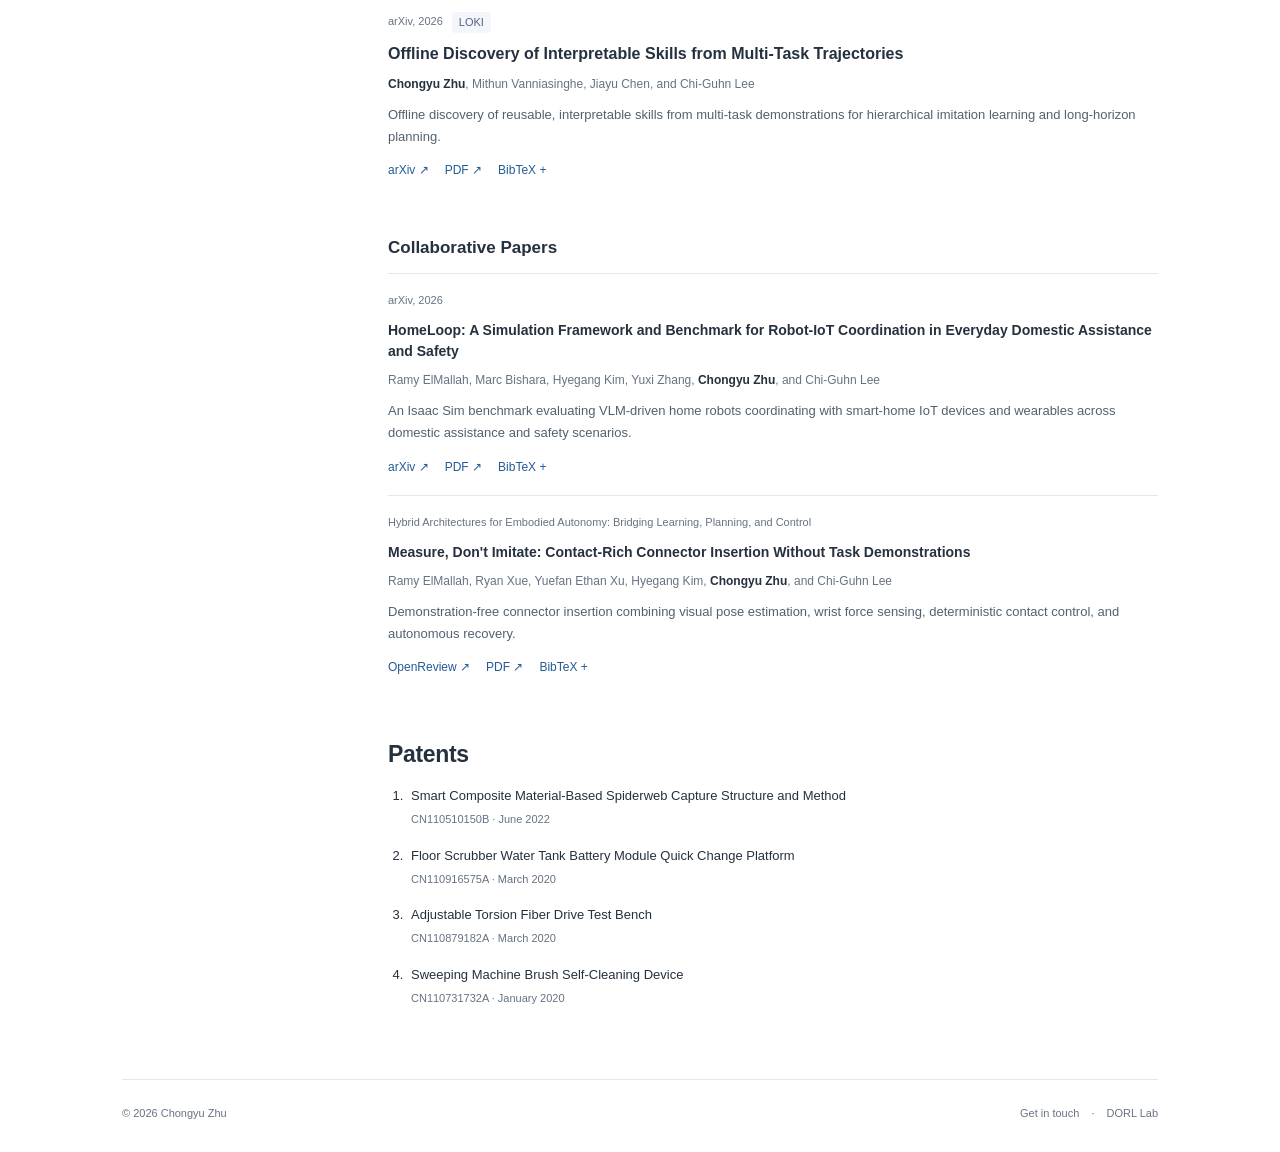
==== commit ac8bc3fb: "Add RouteRLT project page link (chongyuzhu.com/routerlt)" ====
--- a/index.html
+++ b/index.html
@@ -45,7 +45,7 @@
       <div class="publication-meta"><span>arXiv, 2026</span><span class="pub-badge ">RouteRLT</span></div>
       <h4 class="publication-title"><a href="https://arxiv.org/abs/2609.26467">Generalists Act, Specialists Intervene: Modular Stage-Selective Reinforcement Learning for Vision-Language-Action Manipulation</a></h4>
       <p class="authors"><strong>Chongyu Zhu</strong>, Hyegang Kim, Jaden Hinds, Juan Sebastian Rojas, Ramy Elmallah, and Chi-Guhn Lee</p><p class="paper-description">A modular framework coordinating a generalist VLA with precision-critical RL specialists. This preprint extends our IROS 2026 IARL workshop paper.</p>
-      <div class="paper-links"><a href="https://arxiv.org/abs/2609.26467">arXiv <span aria-hidden="true">↗</span></a><a href="https://arxiv.org/pdf/2609.26467">PDF <span aria-hidden="true">↗</span></a>
+      <div class="paper-links"><a href="https://chongyuzhu.com/routerlt/">Project Page <span aria-hidden="true">↗</span></a><a href="https://arxiv.org/abs/2609.26467">arXiv <span aria-hidden="true">↗</span></a><a href="https://arxiv.org/pdf/2609.26467">PDF <span aria-hidden="true">↗</span></a>
       <details class="citation"><summary>BibTeX</summary><pre><code>@misc{zhu2026routerlt,
   title = {Generalists Act, Specialists Intervene: Modular Stage-Selective Reinforcement Learning for Vision-Language-Action Manipulation},
   author = {Chongyu Zhu and Hyegang Kim and Jaden Hinds and Juan Sebastian Rojas and Ramy Elmallah and Chi-Guhn Lee},
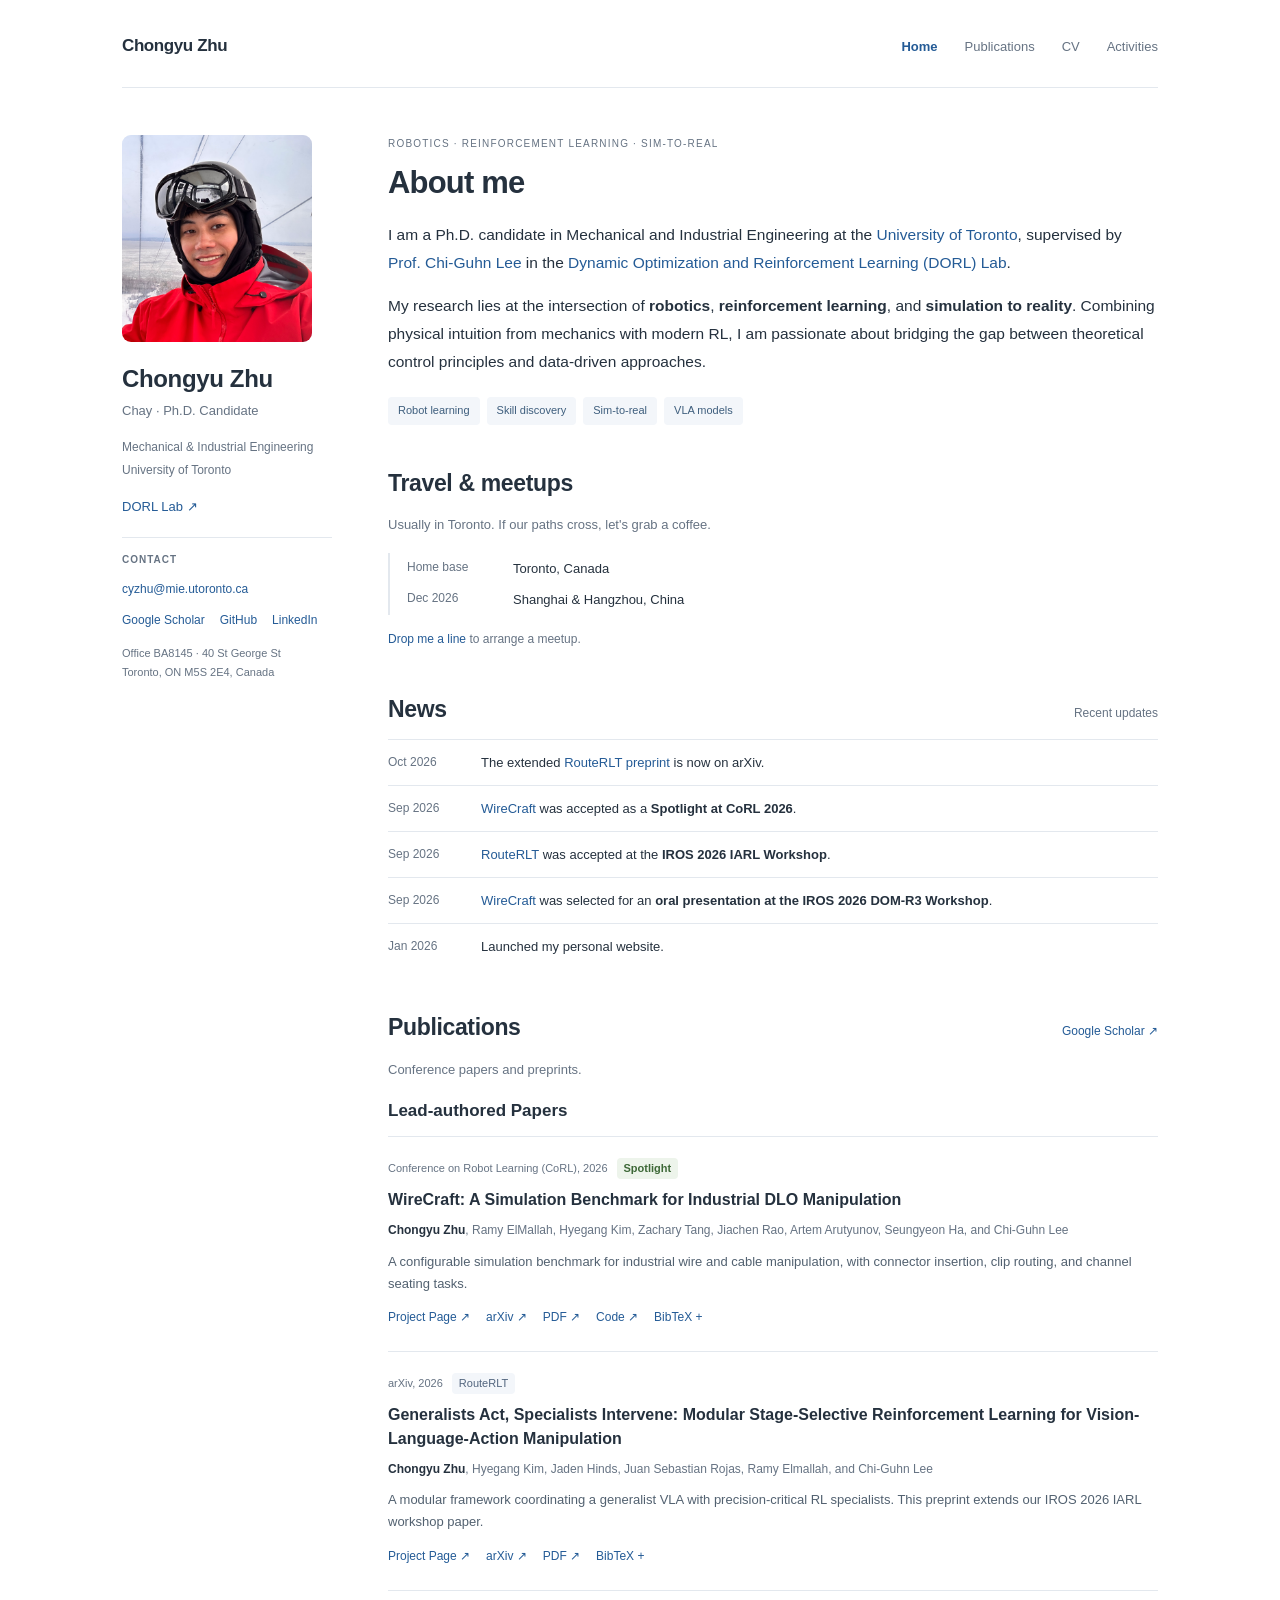
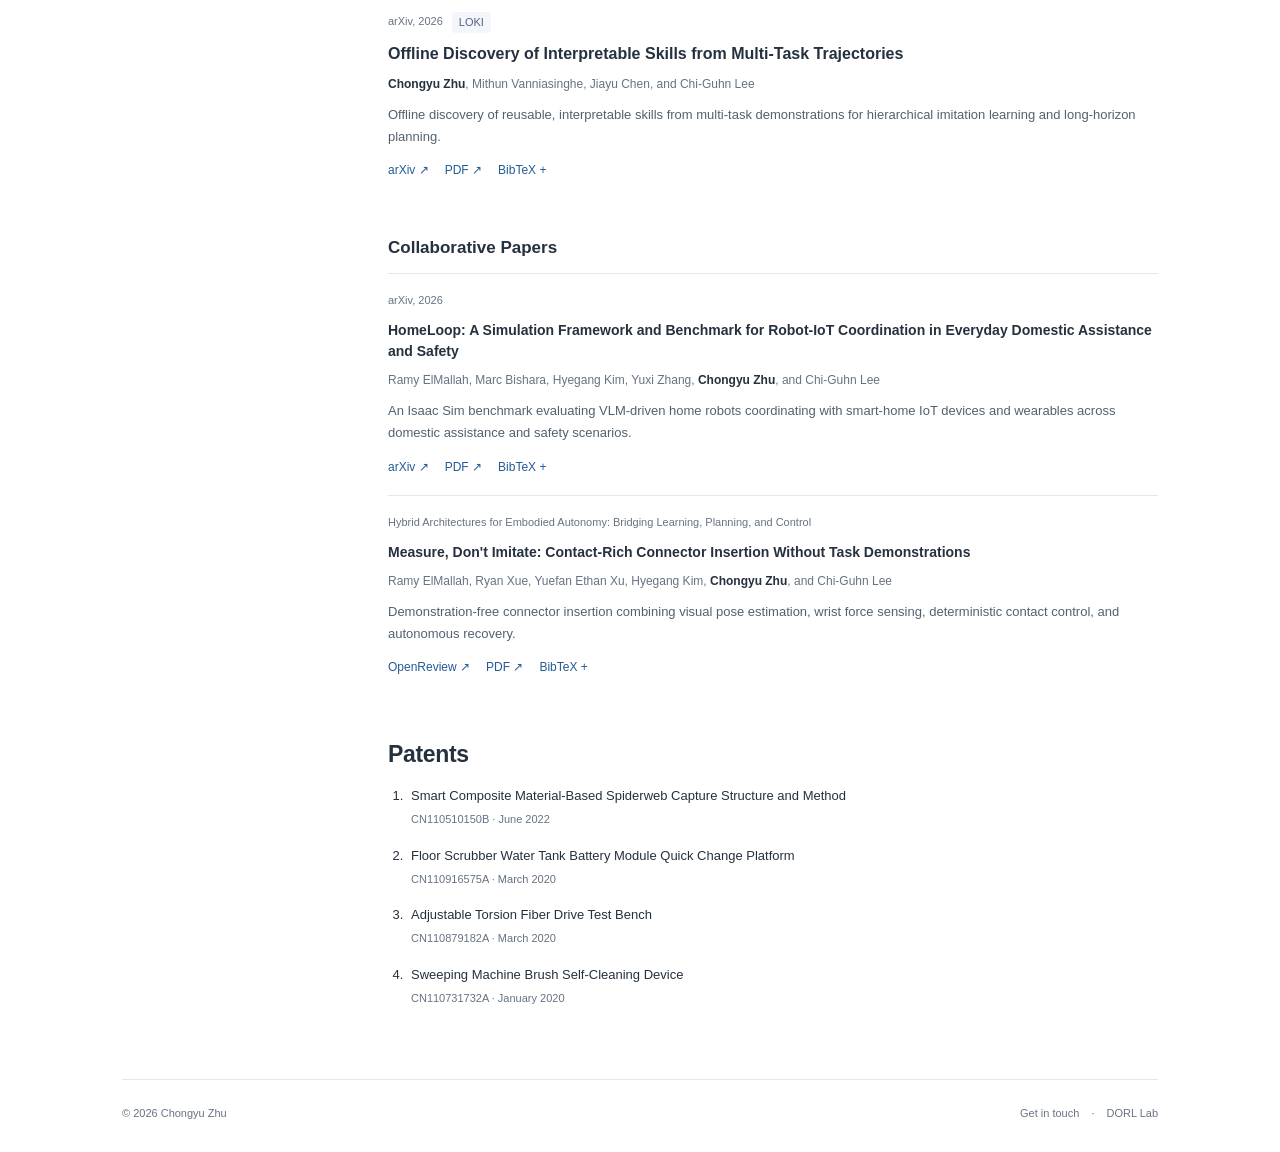
==== commit 2b6daf1b: "Add WireCraft project page link (chongyuzhu.com/wirecraft)" ====
--- a/index.html
+++ b/index.html
@@ -30,7 +30,7 @@
       <div class="publication-meta"><span>Conference on Robot Learning (CoRL), 2026</span><span class="pub-badge spotlight">Spotlight</span></div>
       <h4 class="publication-title"><a href="https://arxiv.org/abs/2606.18097">WireCraft: A Simulation Benchmark for Industrial DLO Manipulation</a></h4>
       <p class="authors"><strong>Chongyu Zhu</strong>, Ramy ElMallah, Hyegang Kim, Zachary Tang, Jiachen Rao, Artem Arutyunov, Seungyeon Ha, and Chi-Guhn Lee</p><p class="paper-description">A configurable simulation benchmark for industrial wire and cable manipulation, with connector insertion, clip routing, and channel seating tasks.</p>
-      <div class="paper-links"><a href="https://arxiv.org/abs/2606.18097">arXiv <span aria-hidden="true">↗</span></a><a href="https://arxiv.org/pdf/2606.18097">PDF <span aria-hidden="true">↗</span></a><a href="https://github.com/WireManip/WireCraft">Code <span aria-hidden="true">↗</span></a>
+      <div class="paper-links"><a href="https://chongyuzhu.com/wirecraft/">Project Page <span aria-hidden="true">↗</span></a><a href="https://arxiv.org/abs/2606.18097">arXiv <span aria-hidden="true">↗</span></a><a href="https://arxiv.org/pdf/2606.18097">PDF <span aria-hidden="true">↗</span></a><a href="https://github.com/WireManip/WireCraft">Code <span aria-hidden="true">↗</span></a>
       <details class="citation"><summary>BibTeX</summary><pre><code>@misc{zhu2026wirecraft,
   title = {WireCraft: A Simulation Benchmark for Industrial DLO Manipulation},
   author = {Chongyu Zhu and Ramy ElMallah and Hyegang Kim and Zachary Tang and Jiachen Rao and Artem Arutyunov and Seungyeon Ha and Chi-Guhn Lee},
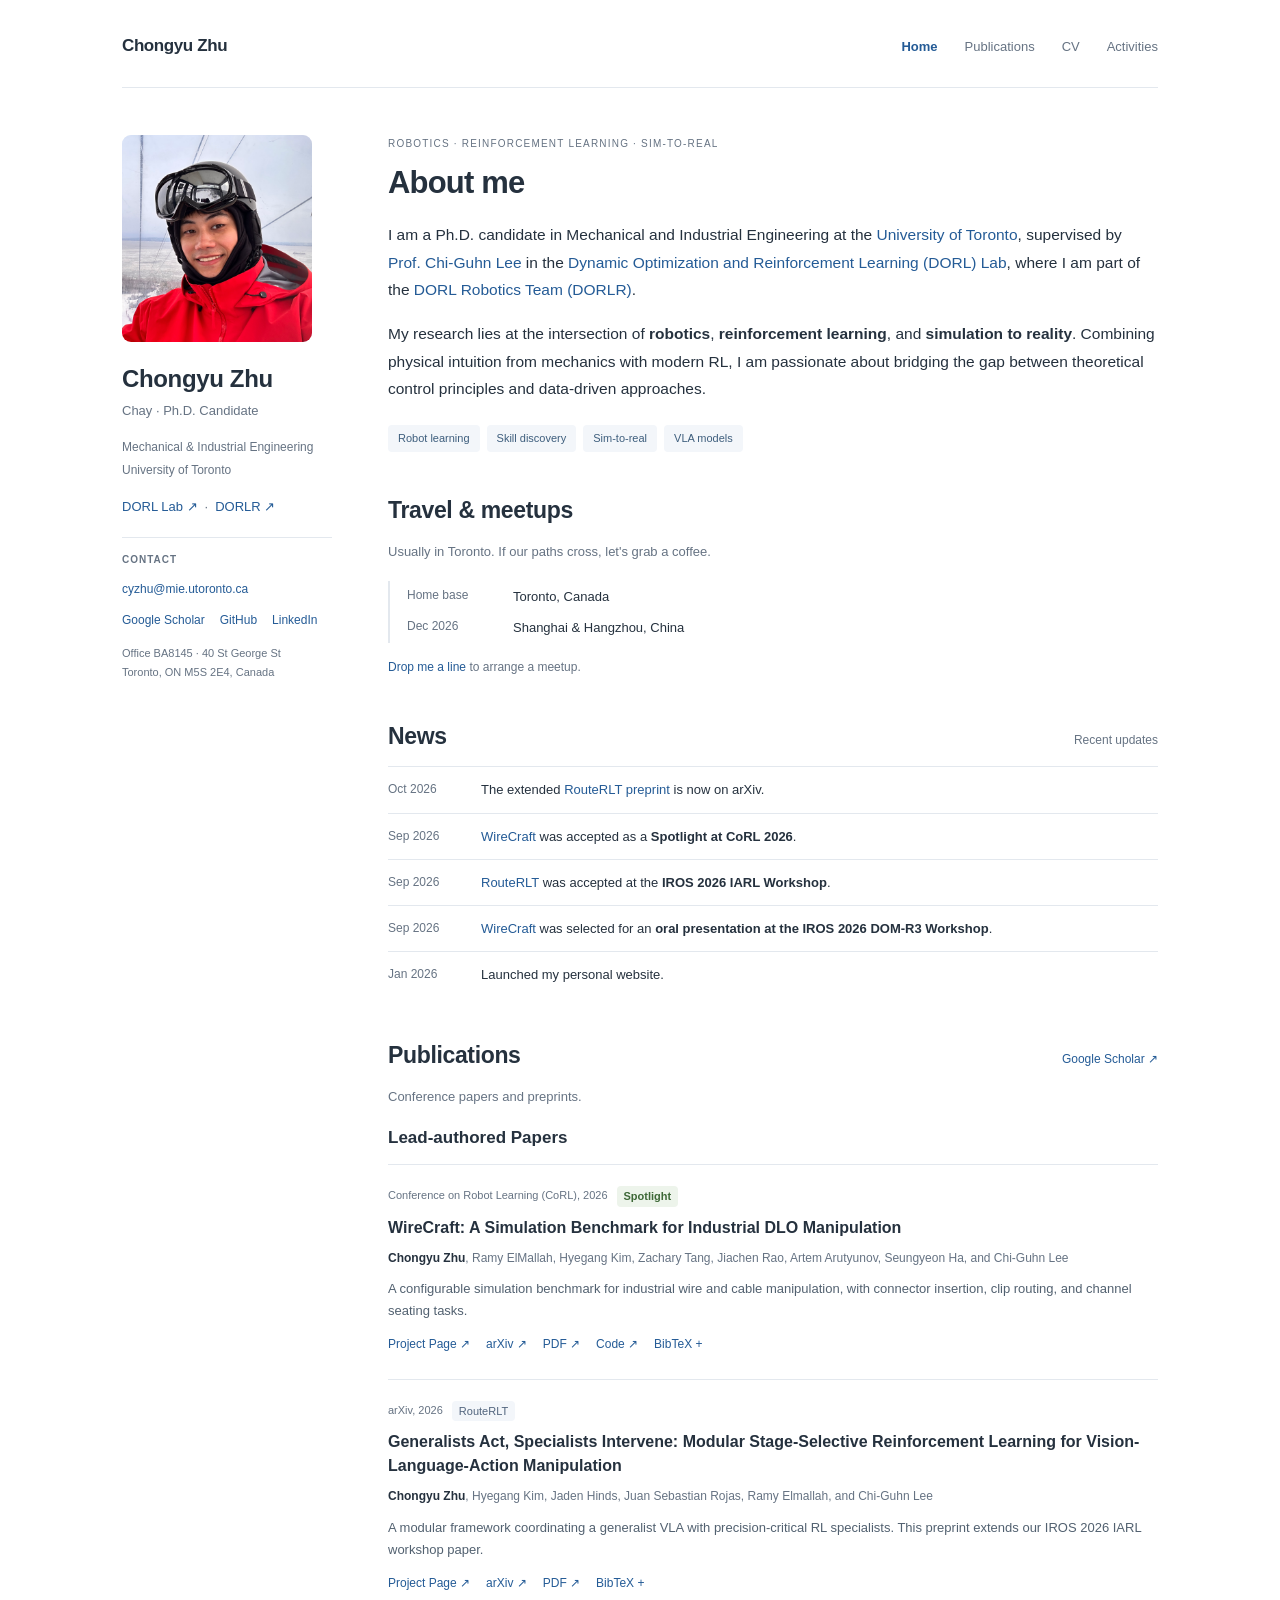
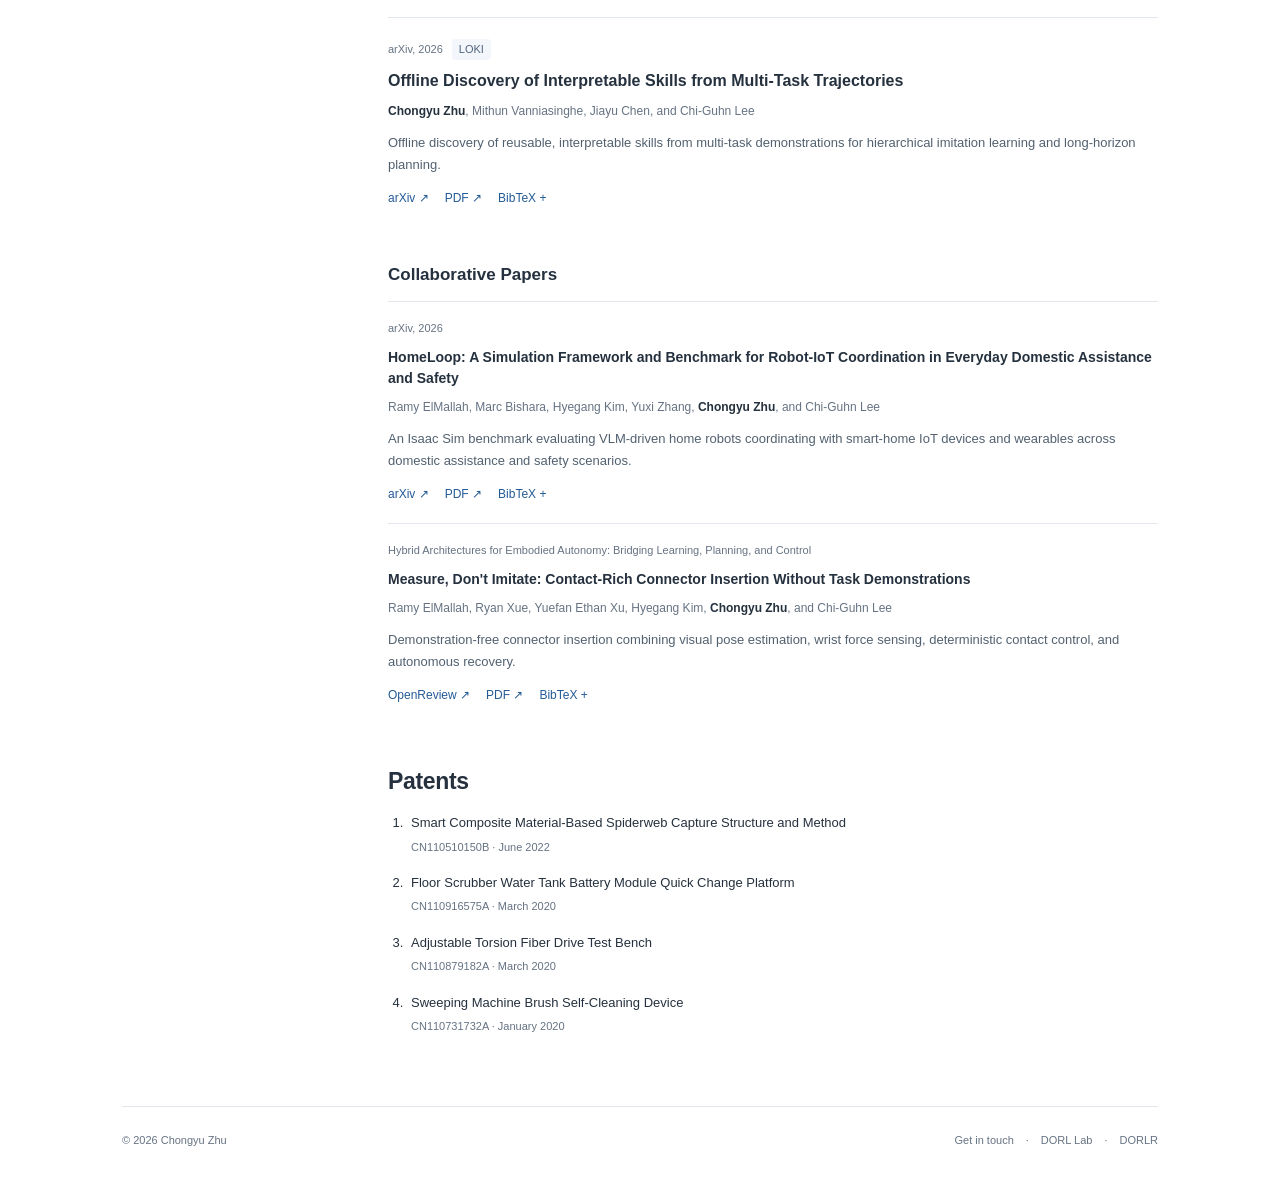
==== commit e8514a61: "Add DORLR links alongside DORL Lab and mention DORLR in About me" ====
--- a/index.html
+++ b/index.html
@@ -7,14 +7,14 @@
 </head><body><div class="site-wrap"><a class="skip-link" href="#main">Skip to content</a><header class="site-header"><a class="brand" href="./">Chongyu Zhu</a><nav aria-label="Main navigation"><a href="./" aria-current="page">Home</a><a href="./#publications">Publications</a><a href="cv.html">CV</a><a href="activities.html">Activities</a></nav></header><div class="home-grid"><aside class="profile" aria-label="Profile">
   <div class="portrait-frame"><img src="portrait-skiing.jpg" width="4032" height="3024" alt="Chongyu Zhu smiling in ski gear" fetchpriority="high"></div>
   <div class="profile-text"><h2>Chongyu Zhu</h2><p class="also">Chay · Ph.D. Candidate</p><p class="affiliation">Mechanical &amp; Industrial Engineering<br>University of Toronto</p>
-  <p class="lab"><a href="https://dorl.mie.utoronto.ca/#people">DORL Lab <span aria-hidden="true">↗</span></a></p>
+  <p class="lab"><a href="https://dorl.mie.utoronto.ca/#people">DORL Lab <span aria-hidden="true">↗</span></a><span class="lab-dot" aria-hidden="true">·</span><a href="https://dorlr.github.io/">DORLR <span aria-hidden="true">↗</span></a></p>
   </div>
   <div id="contact" class="profile-contact" role="region" aria-label="Contact"><h3>Contact</h3><a class="profile-email" href="mailto:cyzhu@mie.utoronto.ca">cyzhu@mie.utoronto.ca</a>
   <div class="profile-links"><a href="https://scholar.google.com/citations?user=zNVa9VYAAAAJ&amp;hl=en">Google Scholar</a><a href="https://github.com/ChongyuZhu">GitHub</a><a href="https://www.linkedin.com/in/chongyuzhu/">LinkedIn</a></div>
   <address>Office BA8145 · 40 St George St<br>Toronto, ON M5S 2E4, Canada</address></div>
 </aside><main id="main" class="home-content">
 <section id="about" aria-labelledby="about-title"><p class="eyebrow">Robotics · Reinforcement Learning · Sim-to-Real</p><h1 id="about-title">About me</h1>
-<p>I am a Ph.D. candidate in Mechanical and Industrial Engineering at the <a href="https://www.utoronto.ca/">University of Toronto</a>, supervised by <a href="https://cglee.mie.utoronto.ca/">Prof. Chi-Guhn Lee</a> in the <a href="https://dorl.mie.utoronto.ca/">Dynamic Optimization and Reinforcement Learning (DORL) Lab</a>.</p>
+<p>I am a Ph.D. candidate in Mechanical and Industrial Engineering at the <a href="https://www.utoronto.ca/">University of Toronto</a>, supervised by <a href="https://cglee.mie.utoronto.ca/">Prof. Chi-Guhn Lee</a> in the <a href="https://dorl.mie.utoronto.ca/">Dynamic Optimization and Reinforcement Learning (DORL) Lab</a>, where I am part of the <a href="https://dorlr.github.io/">DORL Robotics Team (DORLR)</a>.</p>
 <p>My research lies at the intersection of <strong>robotics</strong>, <strong>reinforcement learning</strong>, and <strong>simulation to reality</strong>. Combining physical intuition from mechanics with modern RL, I am passionate about bridging the gap between theoretical control principles and data-driven approaches.</p>
 <div class="interest-tags" aria-label="Research interests"><span>Robot learning</span><span>Skill discovery</span><span>Sim-to-real</span><span>VLA models</span></div></section>
 <section id="travel" aria-labelledby="travel-title"><h2 id="travel-title">Travel &amp; meetups</h2><p class="section-intro">Usually in Toronto. If our paths cross, let's grab a coffee.</p>
@@ -30,7 +30,7 @@
       <div class="publication-meta"><span>Conference on Robot Learning (CoRL), 2026</span><span class="pub-badge spotlight">Spotlight</span></div>
       <h4 class="publication-title"><a href="https://arxiv.org/abs/2606.18097">WireCraft: A Simulation Benchmark for Industrial DLO Manipulation</a></h4>
       <p class="authors"><strong>Chongyu Zhu</strong>, Ramy ElMallah, Hyegang Kim, Zachary Tang, Jiachen Rao, Artem Arutyunov, Seungyeon Ha, and Chi-Guhn Lee</p><p class="paper-description">A configurable simulation benchmark for industrial wire and cable manipulation, with connector insertion, clip routing, and channel seating tasks.</p>
-      <div class="paper-links"><a href="https://chongyuzhu.com/wirecraft/">Project Page <span aria-hidden="true">↗</span></a><a href="https://arxiv.org/abs/2606.18097">arXiv <span aria-hidden="true">↗</span></a><a href="https://arxiv.org/pdf/2606.18097">PDF <span aria-hidden="true">↗</span></a><a href="https://github.com/WireManip/WireCraft">Code <span aria-hidden="true">↗</span></a>
+      <div class="paper-links"><a href="https://chongyuzhu.com/wirecraft/">Project Page <span aria-hidden="true">↗</span></a><a href="https://arxiv.org/abs/2606.18097">arXiv <span aria-hidden="true">↗</span></a><a href="https://arxiv.org/pdf/2606.18097">PDF <span aria-hidden="true">↗</span></a><a href="https://github.com/DORLR/WireCraft">Code <span aria-hidden="true">↗</span></a>
       <details class="citation"><summary>BibTeX</summary><pre><code>@misc{zhu2026wirecraft,
   title = {WireCraft: A Simulation Benchmark for Industrial DLO Manipulation},
   author = {Chongyu Zhu and Ramy ElMallah and Hyegang Kim and Zachary Tang and Jiachen Rao and Artem Arutyunov and Seungyeon Ha and Chi-Guhn Lee},
@@ -97,4 +97,4 @@
 }</code></pre></details></div>
     </article></div></section>
 <section id="patents" aria-labelledby="patents-title"><h2 id="patents-title">Patents</h2><ol class="patent-list"><li><a href="https://patents.google.com/patent/CN110510150B/en">Smart Composite Material-Based Spiderweb Capture Structure and Method</a><span class="patent-meta">CN110510150B · June 2022</span></li><li><a href="https://patents.google.com/patent/CN110916575A/en">Floor Scrubber Water Tank Battery Module Quick Change Platform</a><span class="patent-meta">CN110916575A · March 2020</span></li><li><a href="https://patents.google.com/patent/CN110879182A/en">Adjustable Torsion Fiber Drive Test Bench</a><span class="patent-meta">CN110879182A · March 2020</span></li><li><a href="https://patents.google.com/patent/CN110731732A/en">Sweeping Machine Brush Self-Cleaning Device</a><span class="patent-meta">CN110731732A · January 2020</span></li></ol></section>
-</main></div><footer class="site-footer"><span>© 2026 Chongyu Zhu</span><span><a href="./#contact">Get in touch</a><span class="footer-dot" aria-hidden="true">·</span><a href="https://dorl.mie.utoronto.ca/">DORL Lab</a></span></footer></div></body></html>+</main></div><footer class="site-footer"><span>© 2026 Chongyu Zhu</span><span><a href="./#contact">Get in touch</a><span class="footer-dot" aria-hidden="true">·</span><a href="https://dorl.mie.utoronto.ca/">DORL Lab</a><span class="footer-dot" aria-hidden="true">·</span><a href="https://dorlr.github.io/">DORLR</a></span></footer></div></body></html>
--- a/style.css
+++ b/style.css
@@ -1,4 +1,4 @@
-:root{--ink:#25313e;--muted:#667383;--link:#245b96;--line:#e3e8ee;--soft:#f3f6fa;--paper:#fff;font-family:-apple-system,BlinkMacSystemFont,"Segoe UI",Arial,sans-serif;color:var(--ink);background:var(--paper);font-synthesis:none;text-rendering:optimizeLegibility}*{box-sizing:border-box}html{scroll-behavior:smooth;scroll-padding-top:32px}body{margin:0;font-size:15.5px;line-height:1.78}a{color:var(--link);text-decoration:none;text-underline-offset:3px}a:hover{text-decoration:underline}a:focus-visible,button:focus-visible,summary:focus-visible{outline:3px solid #7ba7d8;outline-offset:4px;border-radius:3px}img{max-width:100%;display:block}h1,h2,h3,h4,p,figure,dl{margin:0}p+p{margin-top:16px}h1{font-size:31px;font-weight:620;line-height:1.3;letter-spacing:-.8px}h2{font-size:23px;font-weight:600;line-height:1.4;letter-spacing:-.35px}h3,h4{font-size:16px;font-weight:600;line-height:1.5}strong{font-weight:600}button,summary{font:inherit}button,summary{cursor:pointer}.site-wrap{max-width:1120px;margin:auto;padding:0 42px}.site-header{display:flex;justify-content:space-between;align-items:center;gap:24px;padding:29px 0 23px;border-bottom:1px solid var(--line)}.brand{font-size:17px;font-weight:650;letter-spacing:-.4px;color:var(--ink)}.site-header nav{display:flex;align-items:center;gap:27px;font-size:13px}.site-header nav a{color:var(--muted);padding:6px 0}.site-header nav a[aria-current=page]{color:var(--link);font-weight:600}.skip-link{position:absolute;left:16px;top:-60px;padding:10px;background:#fff;z-index:10}.skip-link:focus{top:10px}.home-grid{display:grid;grid-template-columns:210px minmax(0,1fr);gap:56px;padding-top:47px}.profile{align-self:start}.portrait-frame{width:190px;height:207px;border-radius:9px;overflow:hidden;background:var(--soft)}.portrait-frame img{width:100%;height:100%;object-fit:cover;object-position:83% 42%;transform:scale(1.25);transform-origin:69% 36%}.profile h2{font-size:24px;margin-top:20px}.profile .also{font-size:13px;color:var(--muted);margin-top:3px}.affiliation{font-size:12px;line-height:1.9;color:var(--muted);margin-top:14px}.lab{font-size:13px;margin-top:14px}.profile-links{display:flex;flex-wrap:wrap;gap:4px 15px;font-size:12px;margin-top:9px}.eyebrow{text-transform:uppercase;letter-spacing:1.2px;font-size:10px;color:var(--muted);margin-bottom:10px}.home-content section{margin-bottom:42px}.home-content section>h2{margin-bottom:14px}.home-content h1{margin-bottom:18px}.interest-tags{display:flex;flex-wrap:wrap;gap:7px;margin-top:22px}.interest-tags span{font-size:11px;background:var(--soft);color:#3e5e7d;padding:4px 10px;border-radius:4px}.section-title{display:flex;gap:12px;align-items:baseline;justify-content:space-between;margin-bottom:14px}.section-label,.section-link{font-size:12px;color:var(--muted)}.section-link{color:var(--link);white-space:nowrap}.section-intro{font-size:13px;color:var(--muted);margin-top:0;margin-bottom:17px}.news-list{list-style:none;padding:0;margin:0}.news-list li{display:grid;grid-template-columns:80px minmax(0,1fr);gap:13px;border-top:1px solid var(--line);padding:11px 0;font-size:13px}.news-list time{color:var(--muted);font-size:12px;padding-top:1px}.publication{padding:21px 0 23px;border-top:1px solid var(--line)}.publication-meta{display:flex;gap:9px;align-items:center;flex-wrap:wrap;font-size:11px;color:var(--muted);margin-bottom:9px}.pub-badge{padding:1px 7px;line-height:1.7;background:var(--soft);color:#51647d;border-radius:4px}.pub-badge.spotlight{background:#edf4eb;color:#3d6837;font-weight:600}.publication .publication-title{font-size:16px;line-height:1.5}.publication .publication-title a{color:var(--ink)}.publication .publication-title a:hover{color:var(--link)}.authors{font-size:12px;color:var(--muted);margin-top:8px;line-height:1.8}.authors strong{color:var(--ink)}.paper-description{font-size:13px;margin-top:9px;color:#526170;line-height:1.7}.paper-links{display:flex;gap:16px;flex-wrap:wrap;align-items:flex-start;margin-top:12px;font-size:12px}.citation{display:contents}.citation summary{color:var(--link);list-style:none}.citation summary::-webkit-details-marker{display:none}.citation summary::after{content:" +"}.citation[open] summary::after{content:" −"}.citation pre{width:100%;flex-basis:100%;margin:0;background:var(--soft);padding:15px;border-radius:5px;white-space:pre-wrap;overflow-wrap:anywhere;font-size:11px;line-height:1.7}.patent-list{padding-left:19px;font-size:13px}.patent-list li{padding-left:4px;margin-bottom:14px}.patent-list a{color:var(--ink)}.patent-list a:hover{color:var(--link)}.patent-meta{display:block;font-size:11px;color:var(--muted);margin-top:3px}.site-footer{display:flex;justify-content:space-between;gap:14px;padding:24px 0 29px;border-top:1px solid var(--line);font-size:11px;color:var(--muted);margin-top:28px}.footer-dot{padding:0 12px}.site-footer a{color:var(--muted)}.cv-page{max-width:900px;margin:45px auto 0}.cv-heading{display:flex;justify-content:space-between;gap:25px;align-items:flex-start;border-bottom:1px solid var(--line);padding-bottom:26px}.cv-heading h1{font-size:35px;margin-bottom:12px}.cv-heading p{font-size:13px;color:var(--muted)}.cv-heading .eyebrow{font-size:10px}.cv-contact{margin-top:12px!important}.print-button{color:var(--link);background:var(--soft);border:1px solid var(--line);border-radius:5px;font-size:12px;padding:9px 12px;white-space:nowrap}.cv-page section{margin-top:31px}.cv-page section>h2{font-size:18px;padding-bottom:9px;border-bottom:1px solid var(--line);margin-bottom:17px}.cv-item{margin:19px 0}.cv-item-heading{display:flex;gap:17px;justify-content:space-between;align-items:baseline}.cv-item-heading h3{font-size:14px}.cv-item-heading time{font-size:11px;color:var(--muted);white-space:nowrap}.cv-item p,.cv-item ul{font-size:13px;margin-top:5px}.muted{color:var(--muted)}.cv-item ul{padding-left:20px}.cv-publication{margin-bottom:18px}.cv-publication .publication-title{font-size:13px}.cv-publication .publication-title a{color:var(--ink)}.cv-publication p{font-size:12px;margin-top:3px;line-height:1.7}.cv-rows{font-size:13px}.cv-rows>div{display:grid;grid-template-columns:130px 1fr;gap:20px;padding:6px 0}.cv-rows dt{font-size:12px;color:var(--muted)}.cv-rows dd{margin:0}.courses>div{grid-template-columns:80px 1fr}.activities-page{max-width:900px;margin:45px auto 0}.activities-page h1{font-size:33px}.activities-intro{font-size:14px;color:var(--muted);margin-top:11px}.activity-photo{margin:0;max-width:390px}.activity-photo img{border-radius:9px;width:100%;height:auto}.activity-photo figcaption{font-size:12px;color:var(--muted);margin-top:10px}.back-home{font-size:13px;margin-top:25px}.not-found{max-width:650px;margin:90px auto;padding:24px}.not-found p{margin:20px 0}
+:root{--ink:#25313e;--muted:#667383;--link:#245b96;--line:#e3e8ee;--soft:#f3f6fa;--paper:#fff;font-family:-apple-system,BlinkMacSystemFont,"Segoe UI",Arial,sans-serif;color:var(--ink);background:var(--paper);font-synthesis:none;text-rendering:optimizeLegibility}*{box-sizing:border-box}html{scroll-behavior:smooth;scroll-padding-top:32px}body{margin:0;font-size:15.5px;line-height:1.78}a{color:var(--link);text-decoration:none;text-underline-offset:3px}a:hover{text-decoration:underline}a:focus-visible,button:focus-visible,summary:focus-visible{outline:3px solid #7ba7d8;outline-offset:4px;border-radius:3px}img{max-width:100%;display:block}h1,h2,h3,h4,p,figure,dl{margin:0}p+p{margin-top:16px}h1{font-size:31px;font-weight:620;line-height:1.3;letter-spacing:-.8px}h2{font-size:23px;font-weight:600;line-height:1.4;letter-spacing:-.35px}h3,h4{font-size:16px;font-weight:600;line-height:1.5}strong{font-weight:600}button,summary{font:inherit}button,summary{cursor:pointer}.site-wrap{max-width:1120px;margin:auto;padding:0 42px}.site-header{display:flex;justify-content:space-between;align-items:center;gap:24px;padding:29px 0 23px;border-bottom:1px solid var(--line)}.brand{font-size:17px;font-weight:650;letter-spacing:-.4px;color:var(--ink)}.site-header nav{display:flex;align-items:center;gap:27px;font-size:13px}.site-header nav a{color:var(--muted);padding:6px 0}.site-header nav a[aria-current=page]{color:var(--link);font-weight:600}.skip-link{position:absolute;left:16px;top:-60px;padding:10px;background:#fff;z-index:10}.skip-link:focus{top:10px}.home-grid{display:grid;grid-template-columns:210px minmax(0,1fr);gap:56px;padding-top:47px}.profile{align-self:start}.portrait-frame{width:190px;height:207px;border-radius:9px;overflow:hidden;background:var(--soft)}.portrait-frame img{width:100%;height:100%;object-fit:cover;object-position:83% 42%;transform:scale(1.25);transform-origin:69% 36%}.profile h2{font-size:24px;margin-top:20px}.profile .also{font-size:13px;color:var(--muted);margin-top:3px}.affiliation{font-size:12px;line-height:1.9;color:var(--muted);margin-top:14px}.lab{font-size:13px;margin-top:14px}.lab-dot{padding:0 7px;color:var(--muted)}.profile-links{display:flex;flex-wrap:wrap;gap:4px 15px;font-size:12px;margin-top:9px}.eyebrow{text-transform:uppercase;letter-spacing:1.2px;font-size:10px;color:var(--muted);margin-bottom:10px}.home-content section{margin-bottom:42px}.home-content section>h2{margin-bottom:14px}.home-content h1{margin-bottom:18px}.interest-tags{display:flex;flex-wrap:wrap;gap:7px;margin-top:22px}.interest-tags span{font-size:11px;background:var(--soft);color:#3e5e7d;padding:4px 10px;border-radius:4px}.section-title{display:flex;gap:12px;align-items:baseline;justify-content:space-between;margin-bottom:14px}.section-label,.section-link{font-size:12px;color:var(--muted)}.section-link{color:var(--link);white-space:nowrap}.section-intro{font-size:13px;color:var(--muted);margin-top:0;margin-bottom:17px}.news-list{list-style:none;padding:0;margin:0}.news-list li{display:grid;grid-template-columns:80px minmax(0,1fr);gap:13px;border-top:1px solid var(--line);padding:11px 0;font-size:13px}.news-list time{color:var(--muted);font-size:12px;padding-top:1px}.publication{padding:21px 0 23px;border-top:1px solid var(--line)}.publication-meta{display:flex;gap:9px;align-items:center;flex-wrap:wrap;font-size:11px;color:var(--muted);margin-bottom:9px}.pub-badge{padding:1px 7px;line-height:1.7;background:var(--soft);color:#51647d;border-radius:4px}.pub-badge.spotlight{background:#edf4eb;color:#3d6837;font-weight:600}.publication .publication-title{font-size:16px;line-height:1.5}.publication .publication-title a{color:var(--ink)}.publication .publication-title a:hover{color:var(--link)}.authors{font-size:12px;color:var(--muted);margin-top:8px;line-height:1.8}.authors strong{color:var(--ink)}.paper-description{font-size:13px;margin-top:9px;color:#526170;line-height:1.7}.paper-links{display:flex;gap:16px;flex-wrap:wrap;align-items:flex-start;margin-top:12px;font-size:12px}.citation{display:contents}.citation summary{color:var(--link);list-style:none}.citation summary::-webkit-details-marker{display:none}.citation summary::after{content:" +"}.citation[open] summary::after{content:" −"}.citation pre{width:100%;flex-basis:100%;margin:0;background:var(--soft);padding:15px;border-radius:5px;white-space:pre-wrap;overflow-wrap:anywhere;font-size:11px;line-height:1.7}.patent-list{padding-left:19px;font-size:13px}.patent-list li{padding-left:4px;margin-bottom:14px}.patent-list a{color:var(--ink)}.patent-list a:hover{color:var(--link)}.patent-meta{display:block;font-size:11px;color:var(--muted);margin-top:3px}.site-footer{display:flex;justify-content:space-between;gap:14px;padding:24px 0 29px;border-top:1px solid var(--line);font-size:11px;color:var(--muted);margin-top:28px}.footer-dot{padding:0 12px}.site-footer a{color:var(--muted)}.cv-page{max-width:900px;margin:45px auto 0}.cv-heading{display:flex;justify-content:space-between;gap:25px;align-items:flex-start;border-bottom:1px solid var(--line);padding-bottom:26px}.cv-heading h1{font-size:35px;margin-bottom:12px}.cv-heading p{font-size:13px;color:var(--muted)}.cv-heading .eyebrow{font-size:10px}.cv-contact{margin-top:12px!important}.print-button{color:var(--link);background:var(--soft);border:1px solid var(--line);border-radius:5px;font-size:12px;padding:9px 12px;white-space:nowrap}.cv-page section{margin-top:31px}.cv-page section>h2{font-size:18px;padding-bottom:9px;border-bottom:1px solid var(--line);margin-bottom:17px}.cv-item{margin:19px 0}.cv-item-heading{display:flex;gap:17px;justify-content:space-between;align-items:baseline}.cv-item-heading h3{font-size:14px}.cv-item-heading time{font-size:11px;color:var(--muted);white-space:nowrap}.cv-item p,.cv-item ul{font-size:13px;margin-top:5px}.muted{color:var(--muted)}.cv-item ul{padding-left:20px}.cv-publication{margin-bottom:18px}.cv-publication .publication-title{font-size:13px}.cv-publication .publication-title a{color:var(--ink)}.cv-publication p{font-size:12px;margin-top:3px;line-height:1.7}.cv-rows{font-size:13px}.cv-rows>div{display:grid;grid-template-columns:130px 1fr;gap:20px;padding:6px 0}.cv-rows dt{font-size:12px;color:var(--muted)}.cv-rows dd{margin:0}.courses>div{grid-template-columns:80px 1fr}.activities-page{max-width:900px;margin:45px auto 0}.activities-page h1{font-size:33px}.activities-intro{font-size:14px;color:var(--muted);margin-top:11px}.activity-photo{margin:0;max-width:390px}.activity-photo img{border-radius:9px;width:100%;height:auto}.activity-photo figcaption{font-size:12px;color:var(--muted);margin-top:10px}.back-home{font-size:13px;margin-top:25px}.not-found{max-width:650px;margin:90px auto;padding:24px}.not-found p{margin:20px 0}
 .profile-contact{margin-top:18px;padding-top:14px;border-top:1px solid var(--line)}
 .profile-contact h3{font-size:10px;text-transform:uppercase;letter-spacing:1px;color:var(--muted);margin-bottom:7px}
 .profile-email{font-size:12px;overflow-wrap:anywhere}
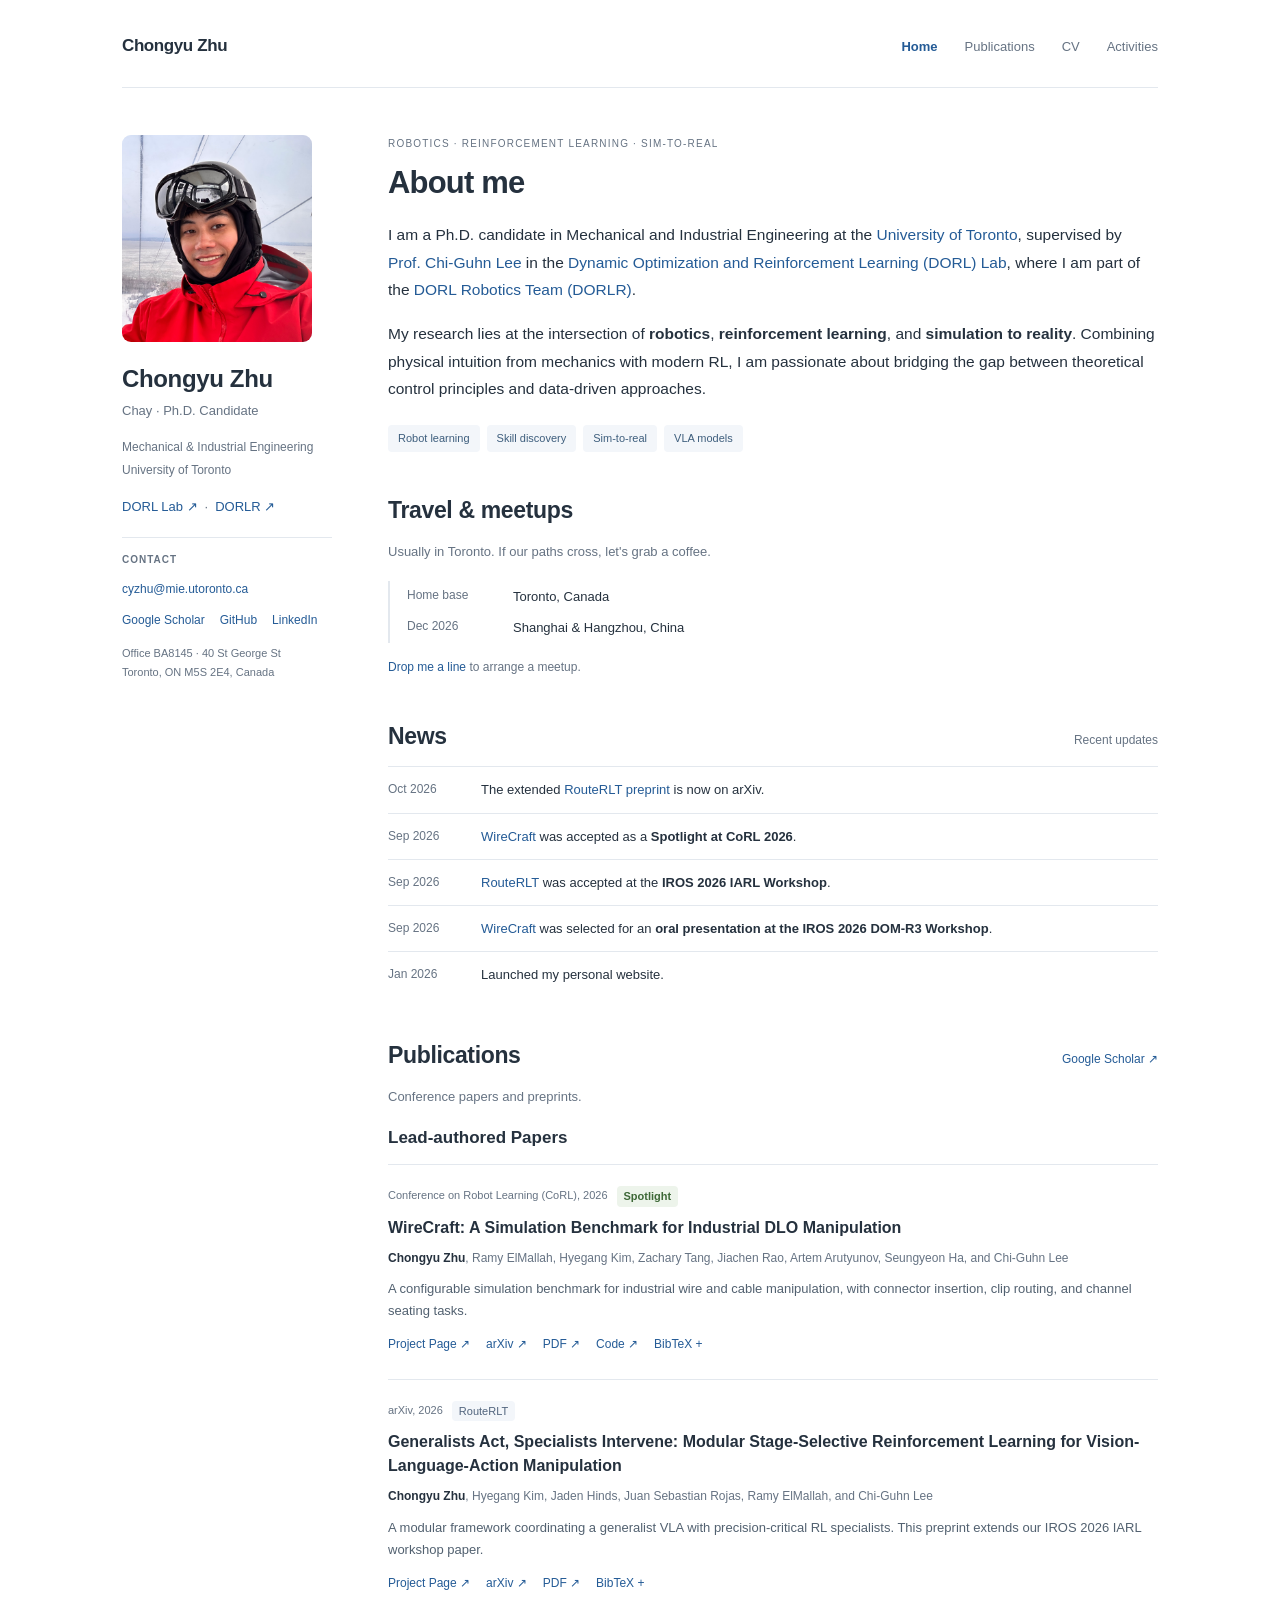
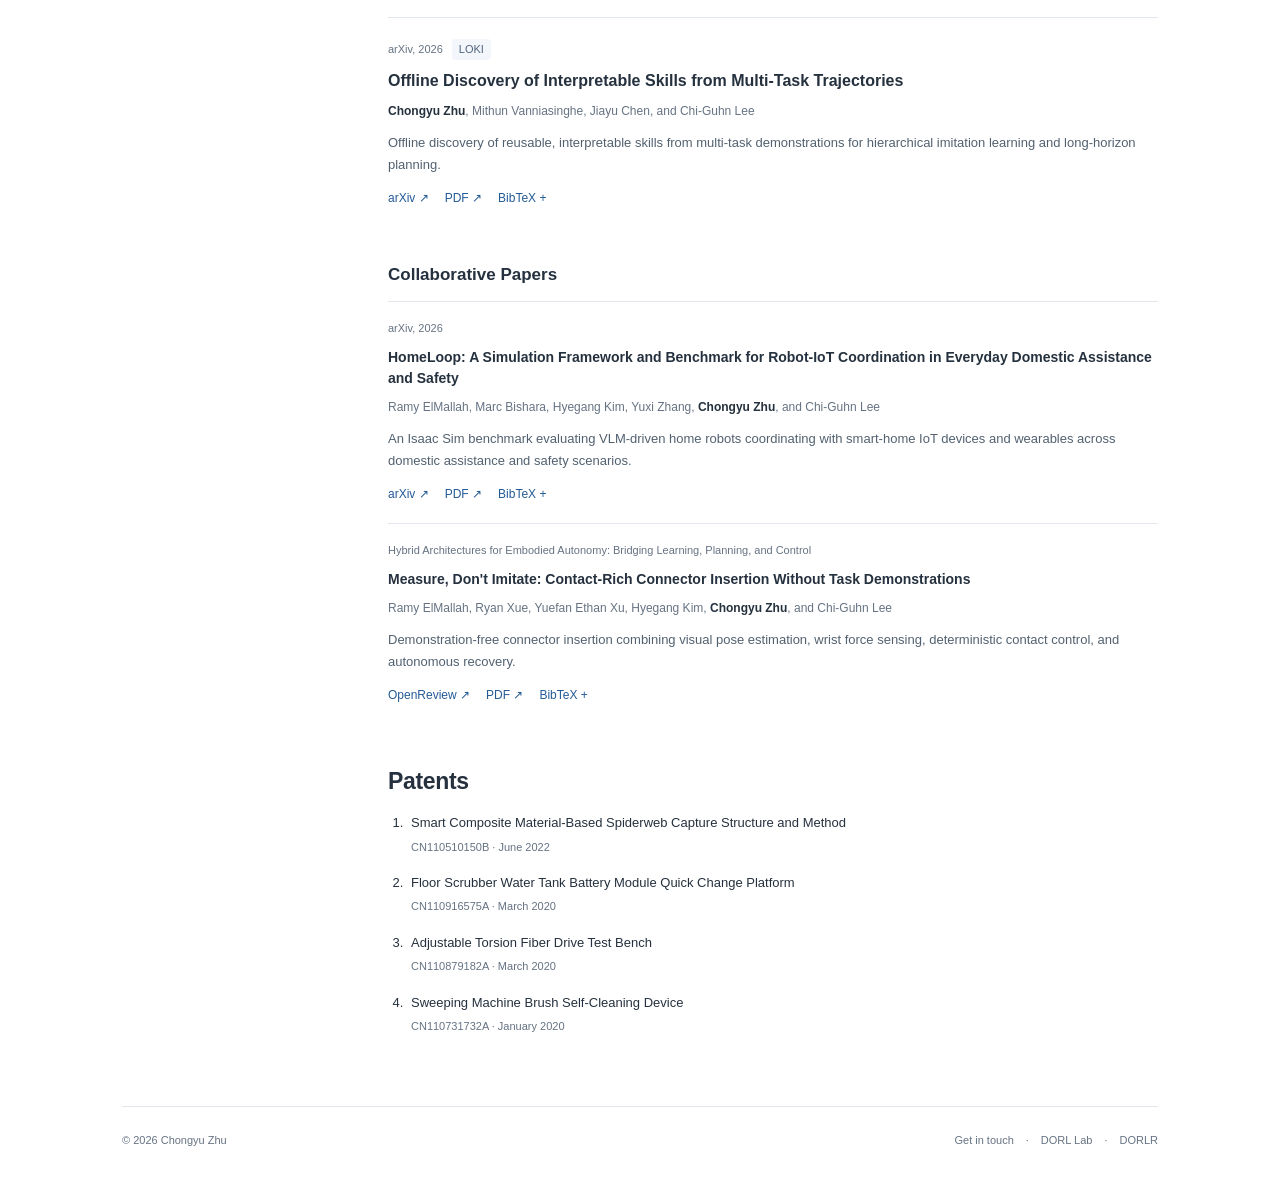
==== commit 5a34409c: "Fix Ramy ElMallah name capitalization in RouteRLT entry" ====
--- a/index.html
+++ b/index.html
@@ -44,11 +44,11 @@
     </article><article class="publication" id="routerlt">
       <div class="publication-meta"><span>arXiv, 2026</span><span class="pub-badge ">RouteRLT</span></div>
       <h4 class="publication-title"><a href="https://arxiv.org/abs/2609.26467">Generalists Act, Specialists Intervene: Modular Stage-Selective Reinforcement Learning for Vision-Language-Action Manipulation</a></h4>
-      <p class="authors"><strong>Chongyu Zhu</strong>, Hyegang Kim, Jaden Hinds, Juan Sebastian Rojas, Ramy Elmallah, and Chi-Guhn Lee</p><p class="paper-description">A modular framework coordinating a generalist VLA with precision-critical RL specialists. This preprint extends our IROS 2026 IARL workshop paper.</p>
+      <p class="authors"><strong>Chongyu Zhu</strong>, Hyegang Kim, Jaden Hinds, Juan Sebastian Rojas, Ramy ElMallah, and Chi-Guhn Lee</p><p class="paper-description">A modular framework coordinating a generalist VLA with precision-critical RL specialists. This preprint extends our IROS 2026 IARL workshop paper.</p>
       <div class="paper-links"><a href="https://chongyuzhu.com/routerlt/">Project Page <span aria-hidden="true">↗</span></a><a href="https://arxiv.org/abs/2609.26467">arXiv <span aria-hidden="true">↗</span></a><a href="https://arxiv.org/pdf/2609.26467">PDF <span aria-hidden="true">↗</span></a>
       <details class="citation"><summary>BibTeX</summary><pre><code>@misc{zhu2026routerlt,
   title = {Generalists Act, Specialists Intervene: Modular Stage-Selective Reinforcement Learning for Vision-Language-Action Manipulation},
-  author = {Chongyu Zhu and Hyegang Kim and Jaden Hinds and Juan Sebastian Rojas and Ramy Elmallah and Chi-Guhn Lee},
+  author = {Chongyu Zhu and Hyegang Kim and Jaden Hinds and Juan Sebastian Rojas and Ramy ElMallah and Chi-Guhn Lee},
   year = {2026},
   eprint = {2609.26467},
   archivePrefix = {arXiv},
